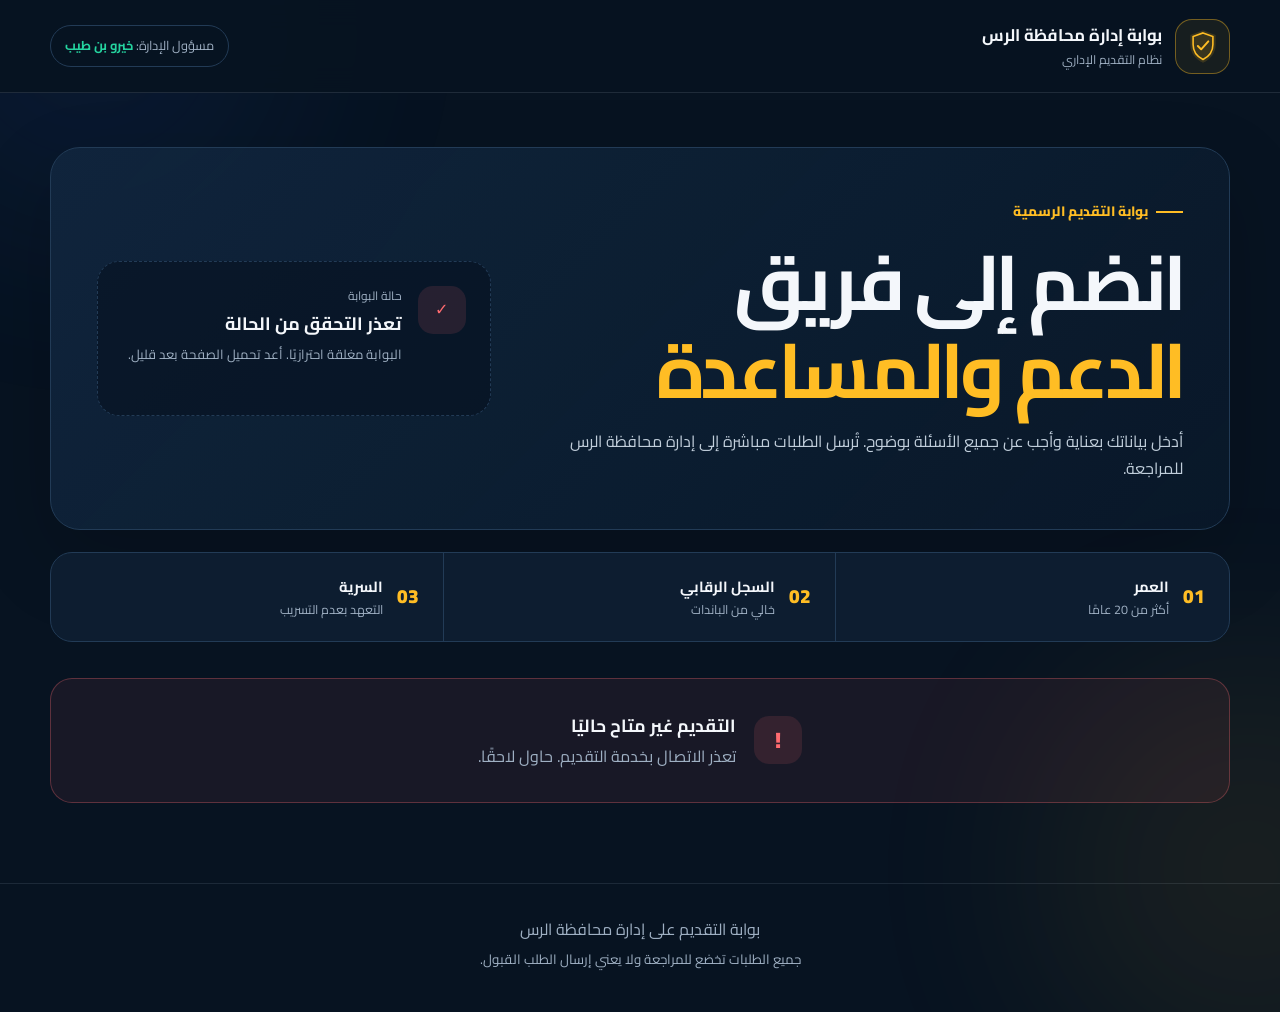
==== index.html @ 3e5ff1ef "إنشاء بوابة تقديم الإدارة المستقلة" ====
<!doctype html>
<html lang="ar" dir="rtl">
<head>
  <meta charset="utf-8">
  <meta name="viewport" content="width=device-width, initial-scale=1">
  <meta name="theme-color" content="#071321">
  <meta name="description" content="البوابة الرسمية للتقديم على إدارة محافظة الرس.">
  <title>التقديم على إدارة محافظة الرس</title>
  <link rel="preconnect" href="https://fonts.googleapis.com">
  <link rel="preconnect" href="https://fonts.gstatic.com" crossorigin>
  <link href="https://fonts.googleapis.com/css2?family=Cairo:wght@400;500;600;700;800;900&display=swap" rel="stylesheet">
  <link rel="stylesheet" href="css/styles.css?v=20260803-1">
  <script src="js/config.js?v=20260803-1" defer></script>
  <script src="js/application.js?v=20260803-1" defer></script>
</head>
<body>
  <a class="skip-link" href="#main-content">انتقل إلى نموذج التقديم</a>
  <div class="page-glow page-glow--one" aria-hidden="true"></div>
  <div class="page-glow page-glow--two" aria-hidden="true"></div>

  <header class="site-header">
    <div class="site-header__inner">
      <a class="brand" href="index.html" aria-label="الصفحة الرئيسية">
        <span class="brand__mark" aria-hidden="true">
          <svg viewBox="0 0 48 48"><path d="M24 4 40 10v12c0 11-6.8 19-16 23-9.2-4-16-12-16-23V10l16-6Z" fill="currentColor" opacity=".15"/><path d="M24 7.5 36.5 12v10c0 8.5-4.9 15.2-12.5 19-7.6-3.8-12.5-10.5-12.5-19V12L24 7.5Z" fill="none" stroke="currentColor" stroke-width="2"/><path d="m17.5 24 4.2 4.2 9-10" fill="none" stroke="currentColor" stroke-linecap="round" stroke-linejoin="round" stroke-width="2.5"/></svg>
        </span>
        <span><strong>بوابة إدارة محافظة الرس</strong><small>نظام التقديم الإداري</small></span>
      </a>
      <span class="manager-chip">مسؤول الإدارة: <strong id="application-manager-name">خيرو بن طيب</strong></span>
    </div>
  </header>

  <main id="main-content" class="page-shell">
    <section class="hero" aria-labelledby="page-title">
      <div>
        <span class="eyebrow">بوابة التقديم الرسمية</span>
        <h1 id="page-title">انضم إلى فريق<br><span>الدعم والمساعدة</span></h1>
        <p>أدخل بياناتك بعناية وأجب عن جميع الأسئلة بوضوح. تُرسل الطلبات مباشرة إلى إدارة محافظة الرس للمراجعة.</p>
      </div>
      <aside id="application-status-card" class="status-card is-checking" aria-live="polite" aria-busy="true">
        <span class="status-card__icon" aria-hidden="true">✓</span>
        <div><small>حالة البوابة</small><strong id="application-status-title">جاري التحقق...</strong><p id="application-status-note">يرجى الانتظار حتى يتم التحقق من حالة التقديم.</p></div>
      </aside>
    </section>

    <section class="requirements" aria-label="شروط التقديم">
      <div><span>01</span><p><strong>العمر</strong>أكثر من 20 عامًا</p></div>
      <div><span>02</span><p><strong>السجل الرقابي</strong>خالي من الباندات</p></div>
      <div><span>03</span><p><strong>السرية</strong>التعهد بعدم التسريب</p></div>
    </section>

    <section id="application-closed-panel" class="closed-panel" hidden>
      <span aria-hidden="true">!</span>
      <div><strong id="application-closed-title">التقديم مغلق حاليًا</strong><p id="application-closed-message">راجع إعلانات فتح التقديم عبر الديسكورد.</p></div>
    </section>

    <form id="administration-application-form" class="application-form" novalidate hidden>
      <section class="form-section">
        <header class="section-heading"><span>1</span><div><h2>البيانات الأساسية</h2><p>اكتب بياناتك كما تظهر داخل السيرفر والديسكورد.</p></div></header>
        <div class="form-grid">
          <label><span>الاسم داخل الديسكورد</span><input name="fullName" type="text" maxlength="80" autocomplete="name" placeholder="مجاهد ال عباد" required></label>
          <label><span>معرف Discord</span><input id="application-discord-id" name="discordId" type="text" maxlength="20" inputmode="numeric" dir="ltr" autocomplete="off" placeholder="829030001466671154" required></label>
          <label><span>1. الاسم داخل السيرفر</span><input name="serverName" type="text" maxlength="80" required></label>
          <label><span>2. كم عمرك الحقيقي؟</span><input id="application-age" name="age" type="number" min="21" max="100" inputmode="numeric" required><small>عدم الإفصاح عن العمر الحقيقي يؤدي إلى رفض الطلب.</small></label>
        </div>
        <label><span>هل أنت مستعد لحلف اليمين بعدم تسريب أي معلومات تخص الإدارة أو أسئلة التقديم؟</span><select name="confidentialityPledge" required><option value="">اختر الإجابة</option><option value="نعم، أتعهد بعدم التسريب">نعم، أتعهد بعدم التسريب</option><option value="لا">لا</option></select></label>
      </section>

      <section class="form-section">
        <header class="section-heading"><span>2</span><div><h2>أسئلة التقديم</h2><p>الإجابات الواقعية والمفصلة تساعد الإدارة في مراجعة طلبك.</p></div></header>
        <div class="questions">
          <label><span>3. هل لديك خبرات إدارية أو في مجال الدعم والمساعدة؟ اذكرها بالتفصيل.</span><textarea name="experience" rows="5" maxlength="1500" required></textarea></label>
          <label><span>4. كم عدد ساعات تواجدك يوميًا؟</span><textarea name="dailyHours" rows="3" maxlength="500" required></textarea></label>
          <label><span>5. لماذا ترغب بالانضمام إلى فريق الدعم والمساعدة؟</span><textarea name="joinReason" rows="4" maxlength="1000" required></textarea></label>
          <label><span>6. كيف تتعامل مع شخص غاضب أو غير متعاون؟</span><textarea name="angryPersonResponse" rows="4" maxlength="1000" required></textarea></label>
          <label><span>7. ماذا ستفعل إذا طلب منك أحد اللاعبين معلومات سرية تخص الإدارة؟</span><textarea name="secretInfoResponse" rows="4" maxlength="1000" required></textarea></label>
          <label><span>8. كيف تتصرف إذا واجهت مشكلة لا تعرف حلها؟</span><textarea name="unknownProblemResponse" rows="4" maxlength="1000" required></textarea></label>
          <label><span>9. هل سبق وأن تعرضت لعقوبة إدارية؟ إذا نعم، اذكر السبب.</span><textarea name="previousPunishments" rows="4" maxlength="1000" required></textarea></label>
          <label><span>10. هل تستطيع العمل ضمن فريق والالتزام بتعليمات الإدارة؟</span><select name="teamworkCommitment" required><option value="">اختر الإجابة</option><option value="نعم، أستطيع العمل ضمن فريق والالتزام">نعم</option><option value="لا">لا</option></select></label>
          <label><span>11. كيف تتعامل مع الضغط وكثرة البلاغات؟</span><textarea name="pressureResponse" rows="4" maxlength="1000" required></textarea></label>
          <label><span>12. هل توافق على الالتزام بجميع قوانين الإدارة، وفي حال مخالفتها تتحمل كامل المسؤولية؟</span><select name="rulesAgreement" required><option value="">اختر الإجابة</option><option value="نعم، أوافق وأتحمل كامل المسؤولية">نعم، أوافق</option><option value="لا">لا</option></select></label>
        </div>
      </section>

      <section class="submit-section">
        <label class="declaration"><input name="noBansDeclaration" type="checkbox" value="أقر بعدم وجود سجلات رقابية أو باندات" required><span>أقر بأن جميع بياناتي صحيحة، وأنه لا توجد لدي سجلات رقابية أو باندات.</span></label>
        <div id="application-form-status" class="form-status" role="status" aria-live="polite" hidden></div>
        <button id="application-submit-button" class="primary-button" type="submit">إرسال طلب التقديم</button>
      </section>
    </form>

    <section id="application-success-panel" class="success-panel" hidden>
      <span aria-hidden="true">✓</span><h2>تم إرسال طلبك</h2><p>احتفظ برقم الطلب التالي لحين مراجعة الإدارة:</p><strong id="application-receipt" dir="ltr"></strong>
    </section>
  </main>

  <footer><p>بوابة التقديم على إدارة محافظة الرس</p><small>جميع الطلبات تخضع للمراجعة ولا يعني إرسال الطلب القبول.</small></footer>
</body>
</html>
---- css/styles.css ----
:root {
  color-scheme: dark;
  --bg: #071321;
  --surface: #0d1d30;
  --surface-2: #11263e;
  --line: #223b56;
  --text: #f4f7fb;
  --muted: #9fb0c3;
  --blue: #2f6df6;
  --blue-soft: #8bb9ff;
  --gold: #ffbd24;
  --green: #25d5a0;
  --red: #ff6b70;
  --radius: 22px;
  font-family: "Cairo", system-ui, sans-serif;
}

* { box-sizing: border-box; }
html { scroll-behavior: smooth; }
body { margin: 0; min-width: 320px; min-height: 100vh; background: var(--bg); color: var(--text); line-height: 1.7; }
button, input, select, textarea { font: inherit; }
[hidden] { display: none !important; }
.skip-link { position: fixed; inset-block-start: 10px; inset-inline-start: 10px; z-index: 10; padding: 10px 16px; border-radius: 10px; background: #fff; color: #071321; transform: translateY(-160%); }
.skip-link:focus { transform: translateY(0); }
.page-glow { position: fixed; width: 420px; height: 420px; border-radius: 50%; filter: blur(110px); opacity: .08; pointer-events: none; }
.page-glow--one { inset: -180px auto auto -120px; background: var(--blue); }
.page-glow--two { inset: auto -180px -180px auto; background: var(--gold); }

.site-header { position: relative; z-index: 2; border-bottom: 1px solid rgba(159,176,195,.16); background: rgba(7,19,33,.9); backdrop-filter: blur(14px); }
.site-header__inner { width: min(1180px, calc(100% - 40px)); min-height: 92px; margin: auto; display: flex; align-items: center; justify-content: space-between; gap: 24px; }
.brand { display: flex; align-items: center; gap: 13px; color: inherit; text-decoration: none; }
.brand__mark { display: grid; place-items: center; width: 55px; height: 55px; border: 1px solid rgba(255,189,36,.4); border-radius: 17px; color: var(--gold); background: rgba(255,189,36,.07); }
.brand__mark svg { width: 38px; }
.brand strong, .brand small { display: block; }
.brand strong { font-size: 1.05rem; }
.brand small { color: var(--muted); font-size: .77rem; }
.manager-chip { padding: 9px 14px; border: 1px solid var(--line); border-radius: 999px; color: var(--muted); font-size: .8rem; }
.manager-chip strong { color: var(--green); }

.page-shell { position: relative; z-index: 1; width: min(1180px, calc(100% - 40px)); margin: 54px auto 80px; }
.hero { display: grid; grid-template-columns: 1.25fr .75fr; align-items: center; gap: 36px; padding: 46px; border: 1px solid var(--line); border-radius: 30px; background: linear-gradient(135deg, rgba(17,38,62,.92), rgba(9,25,42,.84)); box-shadow: 0 30px 80px rgba(0,0,0,.18); }
.eyebrow { display: inline-flex; align-items: center; gap: 8px; color: var(--gold); font-weight: 800; font-size: .85rem; }
.eyebrow::before { content: ""; width: 27px; height: 2px; background: var(--gold); }
.hero h1 { margin: 14px 0; max-width: 680px; font-size: clamp(2.4rem, 6vw, 4.8rem); line-height: 1.15; letter-spacing: -.05em; }
.hero h1 span { color: var(--gold); }
.hero > div > p { max-width: 670px; margin: 0; color: #c1cedb; }
.status-card { display: flex; align-items: flex-start; gap: 16px; min-height: 155px; padding: 24px; border: 1px dashed var(--line); border-radius: var(--radius); background: rgba(7,19,33,.62); }
.status-card__icon { display: grid; place-items: center; flex: 0 0 48px; height: 48px; border-radius: 15px; background: rgba(159,176,195,.1); color: var(--muted); font-weight: 900; }
.status-card small, .status-card strong, .status-card p { display: block; }
.status-card small { color: var(--muted); font-size: .75rem; }
.status-card strong { margin: 3px 0; font-size: 1.12rem; }
.status-card p { margin: 0; color: var(--muted); font-size: .82rem; }
.status-card.is-open { border-style: solid; border-color: rgba(37,213,160,.35); }
.status-card.is-open .status-card__icon { background: rgba(37,213,160,.13); color: var(--green); }
.status-card.is-closed .status-card__icon { background: rgba(255,107,112,.12); color: var(--red); }
.status-card.is-checking .status-card__icon { animation: pulse 1.3s infinite; }
@keyframes pulse { 50% { opacity: .35; } }

.requirements { display: grid; grid-template-columns: repeat(3, 1fr); margin: 22px 0 34px; border: 1px solid var(--line); border-radius: var(--radius); background: var(--surface); overflow: hidden; }
.requirements > div { display: flex; align-items: center; gap: 14px; padding: 21px 24px; }
.requirements > div + div { border-inline-start: 1px solid var(--line); }
.requirements > div > span { color: var(--gold); font-weight: 900; font-size: 1.2rem; }
.requirements p { margin: 0; color: var(--muted); font-size: .78rem; }
.requirements strong { display: block; color: var(--text); font-size: .92rem; }

.closed-panel, .success-panel { margin: 36px auto; padding: 32px; border: 1px solid rgba(255,107,112,.3); border-radius: var(--radius); background: rgba(255,107,112,.07); text-align: center; }
.closed-panel { display: flex; align-items: center; justify-content: center; gap: 18px; text-align: start; }
.closed-panel > span, .success-panel > span { display: grid; place-items: center; width: 48px; height: 48px; border-radius: 15px; background: rgba(255,107,112,.12); color: var(--red); font-size: 1.4rem; font-weight: 900; }
.closed-panel strong { font-size: 1.1rem; }
.closed-panel p { margin: 2px 0 0; color: var(--muted); }

.application-form { display: grid; gap: 24px; }
.form-section, .submit-section { padding: 34px; border: 1px solid var(--line); border-radius: var(--radius); background: var(--surface); }
.section-heading { display: flex; align-items: center; gap: 15px; margin-bottom: 28px; padding-bottom: 22px; border-bottom: 1px solid var(--line); }
.section-heading > span { display: grid; place-items: center; flex: 0 0 46px; height: 46px; border-radius: 14px; background: rgba(47,109,246,.14); color: var(--blue-soft); font-weight: 900; }
.section-heading h2, .section-heading p { margin: 0; }
.section-heading h2 { font-size: 1.35rem; }
.section-heading p { color: var(--muted); font-size: .82rem; }
.form-grid { display: grid; grid-template-columns: repeat(2, 1fr); gap: 20px; margin-bottom: 20px; }
.questions { display: grid; grid-template-columns: repeat(2, 1fr); gap: 20px; }
label > span { display: block; margin-bottom: 8px; font-size: .87rem; font-weight: 700; }
label small { display: block; margin-top: 7px; color: var(--muted); font-size: .72rem; }
input, select, textarea { width: 100%; border: 1px solid var(--line); border-radius: 13px; outline: none; background: var(--surface-2); color: var(--text); transition: border-color .2s, box-shadow .2s; }
input, select { min-height: 56px; padding: 0 16px; }
textarea { min-height: 118px; padding: 14px 16px; resize: vertical; }
input:focus, select:focus, textarea:focus { border-color: var(--blue); box-shadow: 0 0 0 3px rgba(47,109,246,.13); }
input::placeholder, textarea::placeholder { color: #6f8297; }
.submit-section { text-align: center; }
.declaration { display: flex; align-items: flex-start; justify-content: center; gap: 12px; margin-bottom: 22px; color: #c9d4df; text-align: start; }
.declaration input { flex: 0 0 20px; width: 20px; min-height: 20px; margin-top: 3px; accent-color: var(--blue); }
.declaration span { margin: 0; }
.primary-button { min-width: min(100%, 340px); min-height: 58px; padding: 0 26px; border: 0; border-radius: 14px; background: var(--blue); color: #fff; cursor: pointer; font-weight: 900; box-shadow: 0 12px 30px rgba(47,109,246,.22); }
.primary-button:hover:not(:disabled) { background: #437df9; transform: translateY(-1px); }
.primary-button:disabled { cursor: not-allowed; opacity: .55; }
.form-status { max-width: 720px; margin: 0 auto 18px; padding: 12px 16px; border-radius: 12px; background: rgba(37,213,160,.09); color: var(--green); }
.form-status.is-error { background: rgba(255,107,112,.09); color: var(--red); }
.success-panel { max-width: 700px; border-color: rgba(37,213,160,.3); background: rgba(37,213,160,.07); }
.success-panel > span { margin: 0 auto 15px; background: rgba(37,213,160,.13); color: var(--green); }
.success-panel h2, .success-panel p { margin: 6px 0; }
.success-panel p { color: var(--muted); }
.success-panel strong { display: inline-block; margin-top: 15px; padding: 12px 18px; border: 1px dashed rgba(37,213,160,.45); border-radius: 12px; color: var(--green); }

footer { padding: 30px 20px 40px; border-top: 1px solid rgba(159,176,195,.14); color: var(--muted); text-align: center; }
footer p, footer small { margin: 2px 0; }

@media (max-width: 850px) {
  .hero { grid-template-columns: 1fr; padding: 32px; }
  .requirements, .form-grid, .questions { grid-template-columns: 1fr; }
  .requirements > div + div { border-inline-start: 0; border-top: 1px solid var(--line); }
}
@media (max-width: 560px) {
  .site-header__inner, .page-shell { width: min(100% - 24px, 1180px); }
  .site-header__inner { min-height: 78px; }
  .manager-chip { display: none; }
  .brand__mark { width: 47px; height: 47px; }
  .brand strong { font-size: .88rem; }
  .page-shell { margin-top: 24px; }
  .hero { padding: 25px 21px; border-radius: 22px; }
  .hero h1 { font-size: 2.25rem; }
  .form-section, .submit-section { padding: 23px 18px; }
  .closed-panel { align-items: flex-start; padding: 23px 18px; }
}
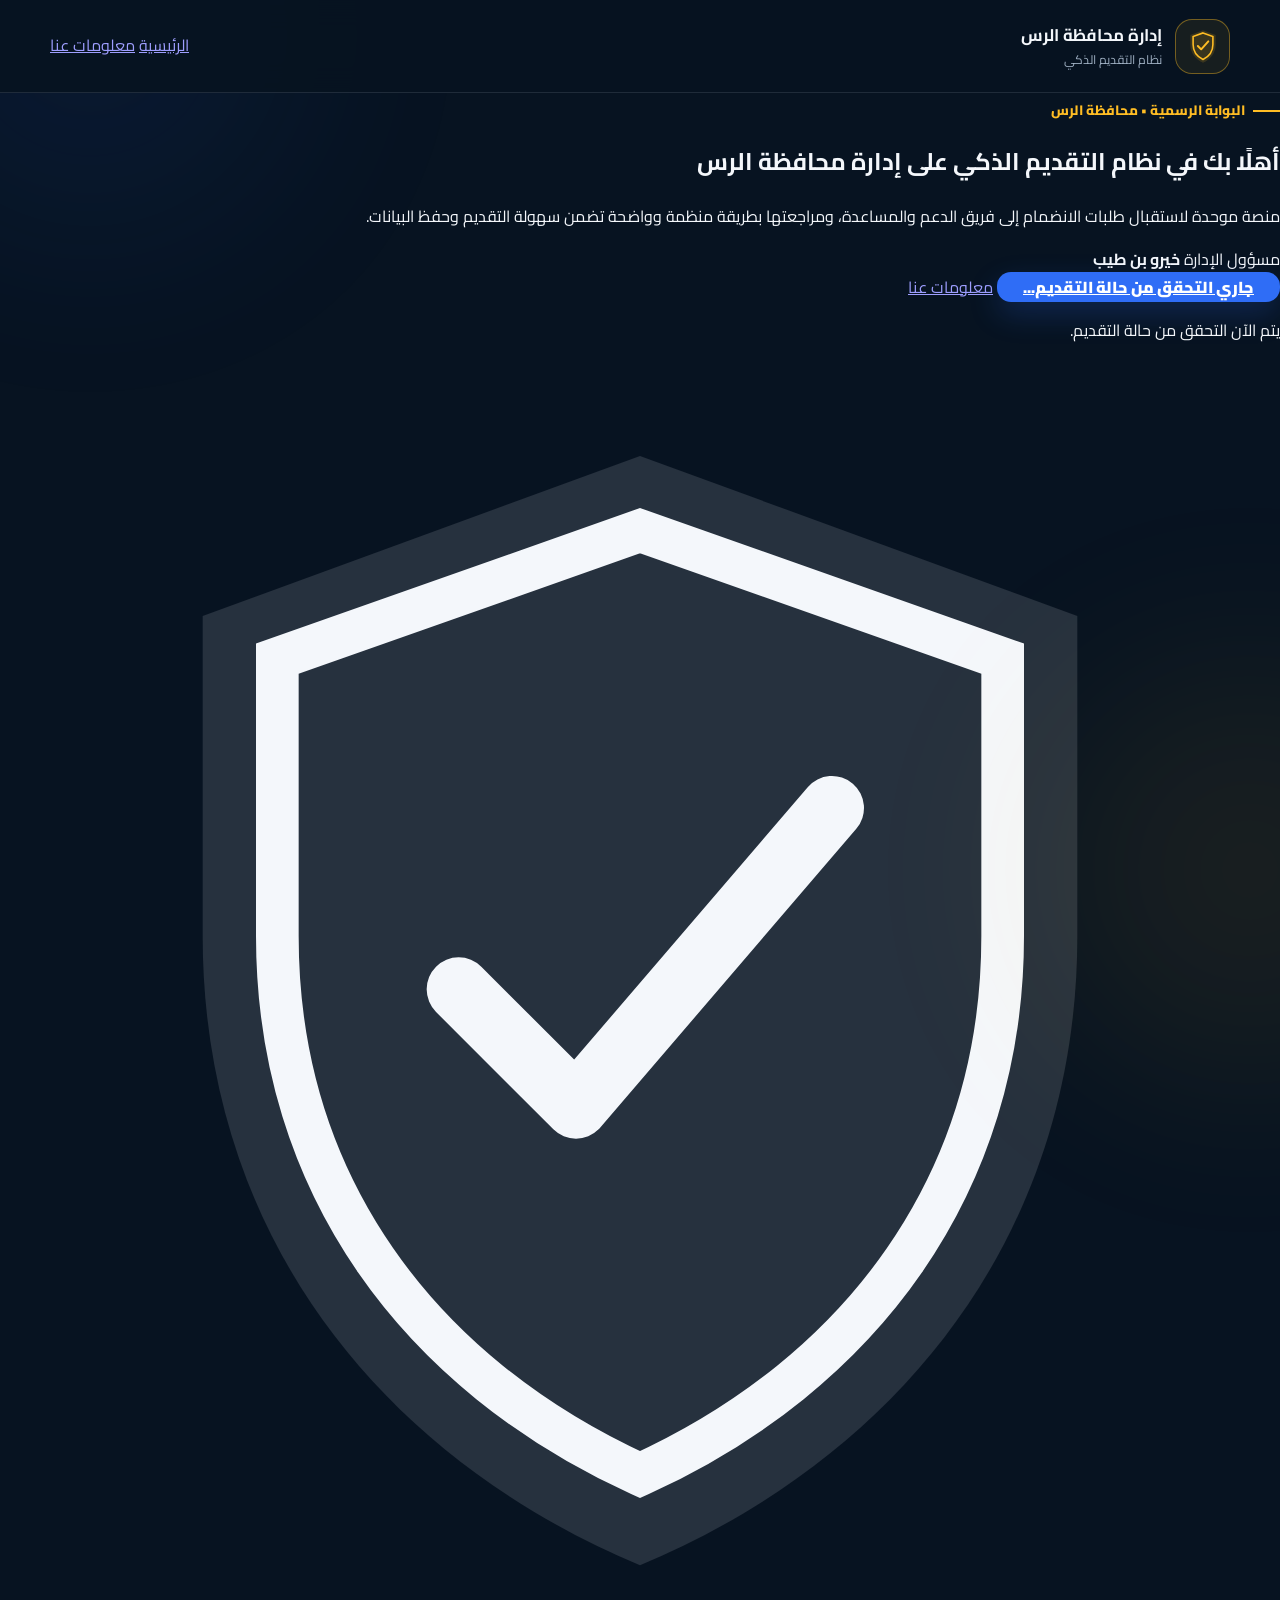
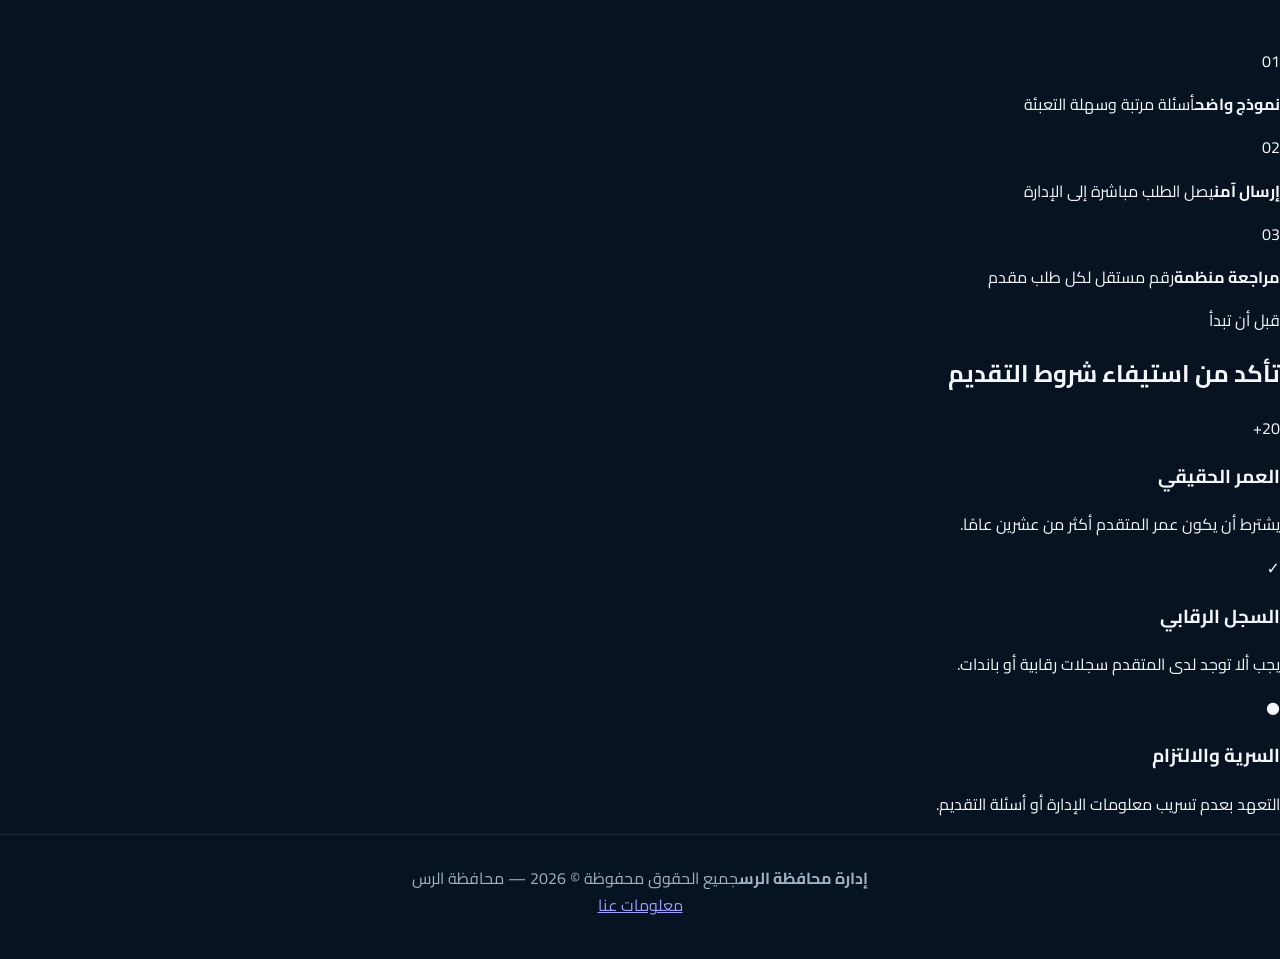
==== commit e4c397bd: "إنشاء الصفحة الرئيسية لنظام التقديم الذكي" ====
--- a/index.html
+++ b/index.html
@@ -4,17 +4,17 @@
   <meta charset="utf-8">
   <meta name="viewport" content="width=device-width, initial-scale=1">
   <meta name="theme-color" content="#071321">
-  <meta name="description" content="البوابة الرسمية للتقديم على إدارة محافظة الرس.">
-  <title>التقديم على إدارة محافظة الرس</title>
+  <meta name="description" content="نظام التقديم الذكي على إدارة محافظة الرس.">
+  <title>نظام التقديم الذكي | إدارة محافظة الرس</title>
   <link rel="preconnect" href="https://fonts.googleapis.com">
   <link rel="preconnect" href="https://fonts.gstatic.com" crossorigin>
   <link href="https://fonts.googleapis.com/css2?family=Cairo:wght@400;500;600;700;800;900&display=swap" rel="stylesheet">
-  <link rel="stylesheet" href="css/styles.css?v=20260803-1">
+  <link rel="stylesheet" href="css/styles.css?v=20260803-2">
   <script src="js/config.js?v=20260803-1" defer></script>
-  <script src="js/application.js?v=20260803-1" defer></script>
+  <script src="js/landing.js?v=20260803-2" defer></script>
 </head>
-<body>
-  <a class="skip-link" href="#main-content">انتقل إلى نموذج التقديم</a>
+<body class="landing-page">
+  <a class="skip-link" href="#main-content">انتقل إلى المحتوى الرئيسي</a>
   <div class="page-glow page-glow--one" aria-hidden="true"></div>
   <div class="page-glow page-glow--two" aria-hidden="true"></div>
 
@@ -24,76 +24,60 @@
         <span class="brand__mark" aria-hidden="true">
           <svg viewBox="0 0 48 48"><path d="M24 4 40 10v12c0 11-6.8 19-16 23-9.2-4-16-12-16-23V10l16-6Z" fill="currentColor" opacity=".15"/><path d="M24 7.5 36.5 12v10c0 8.5-4.9 15.2-12.5 19-7.6-3.8-12.5-10.5-12.5-19V12L24 7.5Z" fill="none" stroke="currentColor" stroke-width="2"/><path d="m17.5 24 4.2 4.2 9-10" fill="none" stroke="currentColor" stroke-linecap="round" stroke-linejoin="round" stroke-width="2.5"/></svg>
         </span>
-        <span><strong>بوابة إدارة محافظة الرس</strong><small>نظام التقديم الإداري</small></span>
+        <span><strong>إدارة محافظة الرس</strong><small>نظام التقديم الذكي</small></span>
       </a>
-      <span class="manager-chip">مسؤول الإدارة: <strong id="application-manager-name">خيرو بن طيب</strong></span>
+      <nav class="main-nav" aria-label="التنقل الرئيسي">
+        <a class="is-active" href="index.html">الرئيسية</a>
+        <a href="about.html">معلومات عنا</a>
+      </nav>
     </div>
   </header>
 
-  <main id="main-content" class="page-shell">
-    <section class="hero" aria-labelledby="page-title">
-      <div>
-        <span class="eyebrow">بوابة التقديم الرسمية</span>
-        <h1 id="page-title">انضم إلى فريق<br><span>الدعم والمساعدة</span></h1>
-        <p>أدخل بياناتك بعناية وأجب عن جميع الأسئلة بوضوح. تُرسل الطلبات مباشرة إلى إدارة محافظة الرس للمراجعة.</p>
+  <main id="main-content" class="landing-shell">
+    <section class="welcome-hero" aria-labelledby="welcome-title">
+      <div class="welcome-hero__content">
+        <span class="eyebrow">البوابة الرسمية • محافظة الرس</span>
+        <h1 id="welcome-title">أهلًا بك في نظام التقديم الذكي على <span>إدارة محافظة الرس</span></h1>
+        <p>منصة موحدة لاستقبال طلبات الانضمام إلى فريق الدعم والمساعدة، ومراجعتها بطريقة منظمة وواضحة تضمن سهولة التقديم وحفظ البيانات.</p>
+
+        <div class="manager-line">
+          <span>مسؤول الإدارة</span>
+          <strong id="landing-manager-name">خيرو بن طيب</strong>
+        </div>
+
+        <div class="hero-actions">
+          <a id="apply-now-button" class="primary-button action-link is-disabled" href="application.html" aria-disabled="true">جاري التحقق من حالة التقديم...</a>
+          <a class="secondary-button" href="about.html">معلومات عنا</a>
+        </div>
+        <p id="landing-status-note" class="landing-status-note" role="status" aria-live="polite">يتم الآن التحقق من حالة التقديم.</p>
       </div>
-      <aside id="application-status-card" class="status-card is-checking" aria-live="polite" aria-busy="true">
-        <span class="status-card__icon" aria-hidden="true">✓</span>
-        <div><small>حالة البوابة</small><strong id="application-status-title">جاري التحقق...</strong><p id="application-status-note">يرجى الانتظار حتى يتم التحقق من حالة التقديم.</p></div>
+
+      <aside class="welcome-visual" aria-label="معلومات التقديم">
+        <div class="visual-shield" aria-hidden="true">
+          <svg viewBox="0 0 120 120"><path d="M60 9 101 24v30c0 28-16.7 48.8-41 59C35.7 102.8 19 82 19 54V24L60 9Z" fill="currentColor" opacity=".13"/><path d="M60 16 94 28v26c0 23.2-13.2 41-34 50.5C39.2 95 26 77.2 26 54V28l34-12Z" fill="none" stroke="currentColor" stroke-width="4"/><path d="m43 59 11 11 24-28" fill="none" stroke="currentColor" stroke-linecap="round" stroke-linejoin="round" stroke-width="6"/></svg>
+        </div>
+        <div class="visual-points">
+          <div><span>01</span><p><strong>نموذج واضح</strong>أسئلة مرتبة وسهلة التعبئة</p></div>
+          <div><span>02</span><p><strong>إرسال آمن</strong>يصل الطلب مباشرة إلى الإدارة</p></div>
+          <div><span>03</span><p><strong>مراجعة منظمة</strong>رقم مستقل لكل طلب مقدم</p></div>
+        </div>
       </aside>
     </section>
 
-    <section class="requirements" aria-label="شروط التقديم">
-      <div><span>01</span><p><strong>العمر</strong>أكثر من 20 عامًا</p></div>
-      <div><span>02</span><p><strong>السجل الرقابي</strong>خالي من الباندات</p></div>
-      <div><span>03</span><p><strong>السرية</strong>التعهد بعدم التسريب</p></div>
-    </section>
-
-    <section id="application-closed-panel" class="closed-panel" hidden>
-      <span aria-hidden="true">!</span>
-      <div><strong id="application-closed-title">التقديم مغلق حاليًا</strong><p id="application-closed-message">راجع إعلانات فتح التقديم عبر الديسكورد.</p></div>
-    </section>
-
-    <form id="administration-application-form" class="application-form" novalidate hidden>
-      <section class="form-section">
-        <header class="section-heading"><span>1</span><div><h2>البيانات الأساسية</h2><p>اكتب بياناتك كما تظهر داخل السيرفر والديسكورد.</p></div></header>
-        <div class="form-grid">
-          <label><span>الاسم داخل الديسكورد</span><input name="fullName" type="text" maxlength="80" autocomplete="name" placeholder="مجاهد ال عباد" required></label>
-          <label><span>معرف Discord</span><input id="application-discord-id" name="discordId" type="text" maxlength="20" inputmode="numeric" dir="ltr" autocomplete="off" placeholder="829030001466671154" required></label>
-          <label><span>1. الاسم داخل السيرفر</span><input name="serverName" type="text" maxlength="80" required></label>
-          <label><span>2. كم عمرك الحقيقي؟</span><input id="application-age" name="age" type="number" min="21" max="100" inputmode="numeric" required><small>عدم الإفصاح عن العمر الحقيقي يؤدي إلى رفض الطلب.</small></label>
-        </div>
-        <label><span>هل أنت مستعد لحلف اليمين بعدم تسريب أي معلومات تخص الإدارة أو أسئلة التقديم؟</span><select name="confidentialityPledge" required><option value="">اختر الإجابة</option><option value="نعم، أتعهد بعدم التسريب">نعم، أتعهد بعدم التسريب</option><option value="لا">لا</option></select></label>
-      </section>
-
-      <section class="form-section">
-        <header class="section-heading"><span>2</span><div><h2>أسئلة التقديم</h2><p>الإجابات الواقعية والمفصلة تساعد الإدارة في مراجعة طلبك.</p></div></header>
-        <div class="questions">
-          <label><span>3. هل لديك خبرات إدارية أو في مجال الدعم والمساعدة؟ اذكرها بالتفصيل.</span><textarea name="experience" rows="5" maxlength="1500" required></textarea></label>
-          <label><span>4. كم عدد ساعات تواجدك يوميًا؟</span><textarea name="dailyHours" rows="3" maxlength="500" required></textarea></label>
-          <label><span>5. لماذا ترغب بالانضمام إلى فريق الدعم والمساعدة؟</span><textarea name="joinReason" rows="4" maxlength="1000" required></textarea></label>
-          <label><span>6. كيف تتعامل مع شخص غاضب أو غير متعاون؟</span><textarea name="angryPersonResponse" rows="4" maxlength="1000" required></textarea></label>
-          <label><span>7. ماذا ستفعل إذا طلب منك أحد اللاعبين معلومات سرية تخص الإدارة؟</span><textarea name="secretInfoResponse" rows="4" maxlength="1000" required></textarea></label>
-          <label><span>8. كيف تتصرف إذا واجهت مشكلة لا تعرف حلها؟</span><textarea name="unknownProblemResponse" rows="4" maxlength="1000" required></textarea></label>
-          <label><span>9. هل سبق وأن تعرضت لعقوبة إدارية؟ إذا نعم، اذكر السبب.</span><textarea name="previousPunishments" rows="4" maxlength="1000" required></textarea></label>
-          <label><span>10. هل تستطيع العمل ضمن فريق والالتزام بتعليمات الإدارة؟</span><select name="teamworkCommitment" required><option value="">اختر الإجابة</option><option value="نعم، أستطيع العمل ضمن فريق والالتزام">نعم</option><option value="لا">لا</option></select></label>
-          <label><span>11. كيف تتعامل مع الضغط وكثرة البلاغات؟</span><textarea name="pressureResponse" rows="4" maxlength="1000" required></textarea></label>
-          <label><span>12. هل توافق على الالتزام بجميع قوانين الإدارة، وفي حال مخالفتها تتحمل كامل المسؤولية؟</span><select name="rulesAgreement" required><option value="">اختر الإجابة</option><option value="نعم، أوافق وأتحمل كامل المسؤولية">نعم، أوافق</option><option value="لا">لا</option></select></label>
-        </div>
-      </section>
-
-      <section class="submit-section">
-        <label class="declaration"><input name="noBansDeclaration" type="checkbox" value="أقر بعدم وجود سجلات رقابية أو باندات" required><span>أقر بأن جميع بياناتي صحيحة، وأنه لا توجد لدي سجلات رقابية أو باندات.</span></label>
-        <div id="application-form-status" class="form-status" role="status" aria-live="polite" hidden></div>
-        <button id="application-submit-button" class="primary-button" type="submit">إرسال طلب التقديم</button>
-      </section>
-    </form>
-
-    <section id="application-success-panel" class="success-panel" hidden>
-      <span aria-hidden="true">✓</span><h2>تم إرسال طلبك</h2><p>احتفظ برقم الطلب التالي لحين مراجعة الإدارة:</p><strong id="application-receipt" dir="ltr"></strong>
+    <section class="home-info" aria-labelledby="before-title">
+      <div class="section-label">قبل أن تبدأ</div>
+      <h2 id="before-title">تأكد من استيفاء شروط التقديم</h2>
+      <div class="home-info__grid">
+        <article><span>20+</span><h3>العمر الحقيقي</h3><p>يشترط أن يكون عمر المتقدم أكثر من عشرين عامًا.</p></article>
+        <article><span>✓</span><h3>السجل الرقابي</h3><p>يجب ألا توجد لدى المتقدم سجلات رقابية أو باندات.</p></article>
+        <article><span>●</span><h3>السرية والالتزام</h3><p>التعهد بعدم تسريب معلومات الإدارة أو أسئلة التقديم.</p></article>
+      </div>
     </section>
   </main>
 
-  <footer><p>بوابة التقديم على إدارة محافظة الرس</p><small>جميع الطلبات تخضع للمراجعة ولا يعني إرسال الطلب القبول.</small></footer>
+  <footer class="site-footer">
+    <div><strong>إدارة محافظة الرس</strong><span>جميع الحقوق محفوظة © 2026 — محافظة الرس</span></div>
+    <a href="about.html">معلومات عنا</a>
+  </footer>
 </body>
 </html>
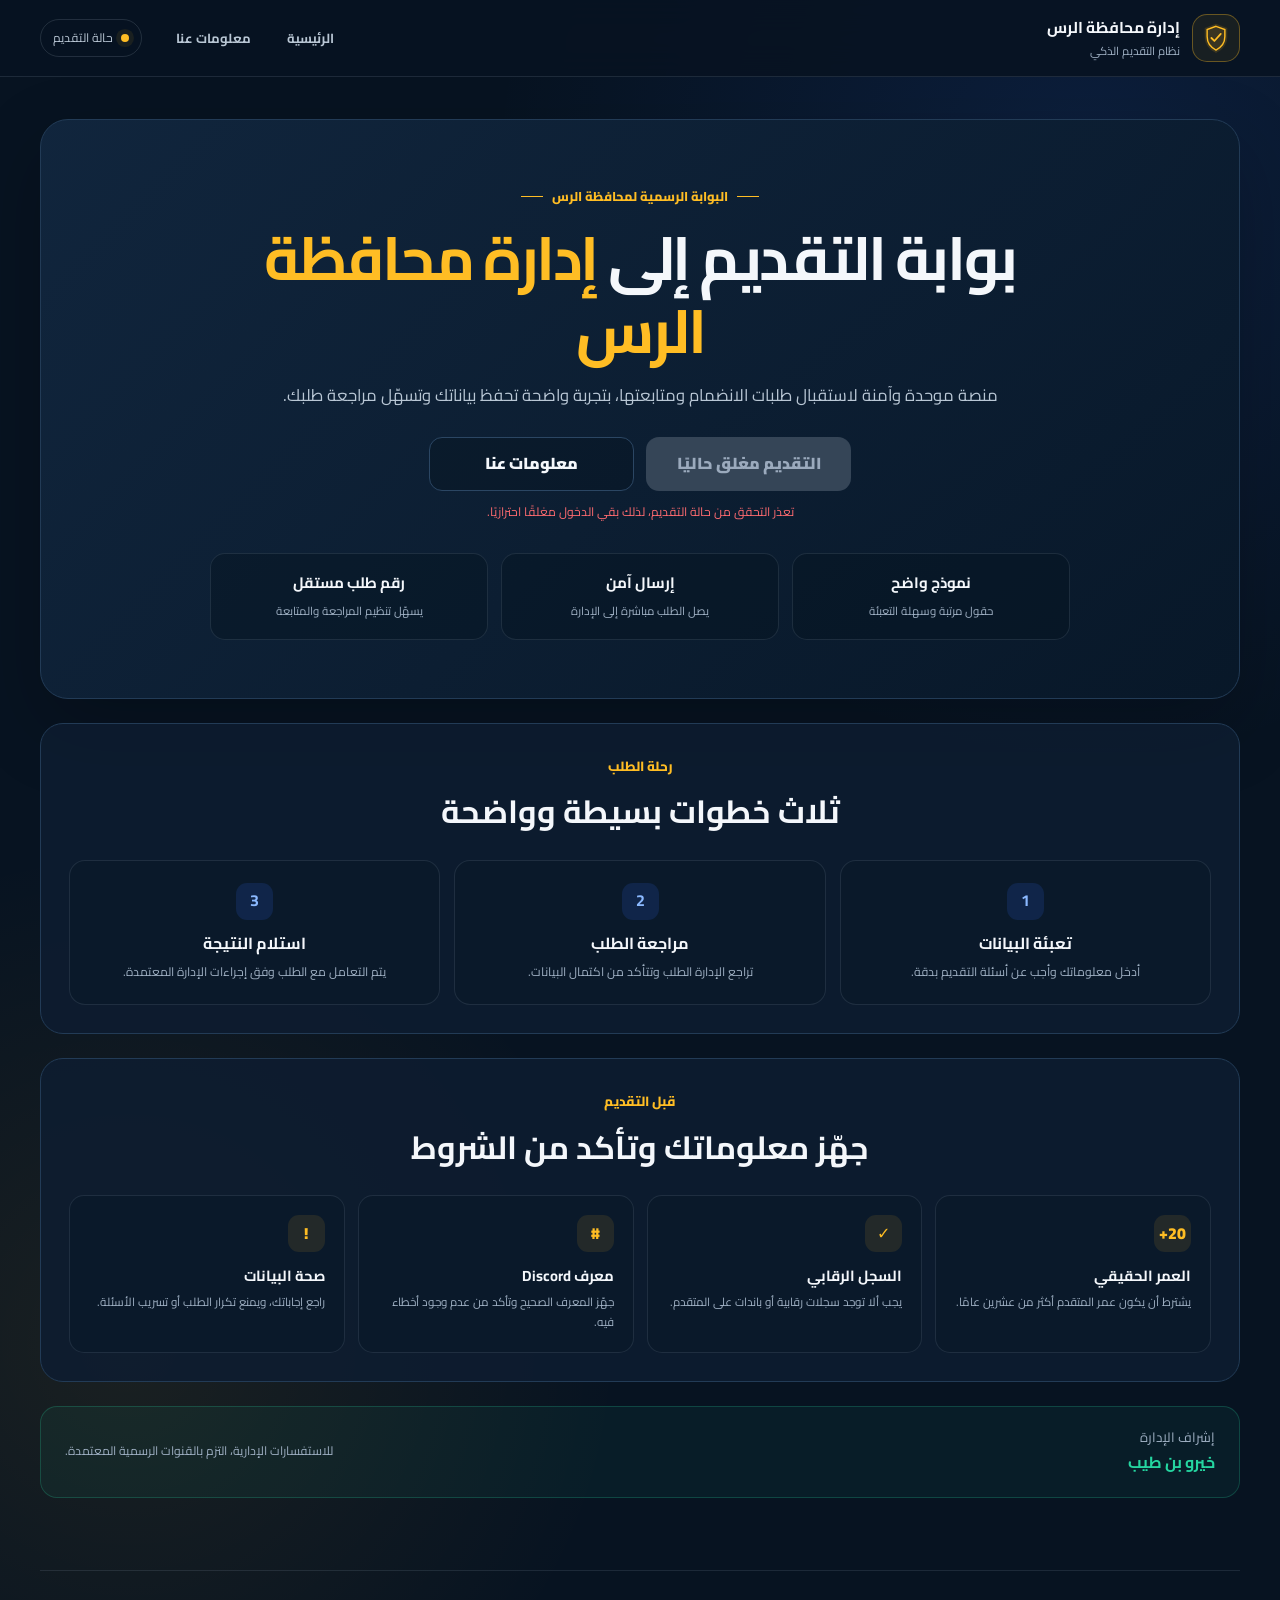
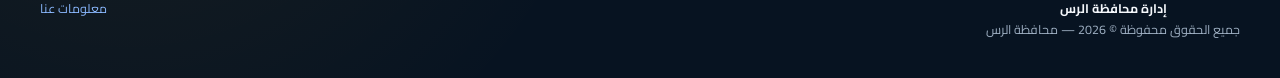
==== commit ba1f06f7: "إعادة تصميم الواجهة الرئيسية لبوابة التقديم" ====
--- a/index.html
+++ b/index.html
@@ -10,74 +10,94 @@
   <link rel="preconnect" href="https://fonts.gstatic.com" crossorigin>
   <link href="https://fonts.googleapis.com/css2?family=Cairo:wght@400;500;600;700;800;900&display=swap" rel="stylesheet">
   <link rel="stylesheet" href="css/styles.css?v=20260803-2">
+  <style>
+    .landing-page{background:radial-gradient(circle at 85% 10%,rgba(47,109,246,.13),transparent 32%),radial-gradient(circle at 10% 80%,rgba(255,189,36,.08),transparent 28%),#071321}
+    .portal-header{position:sticky;top:0;z-index:20;border-bottom:1px solid rgba(159,176,195,.15);background:rgba(7,19,33,.88);backdrop-filter:blur(16px)}
+    .portal-header__inner{width:min(1200px,calc(100% - 32px));min-height:76px;margin:auto;display:flex;align-items:center;gap:20px}
+    .portal-brand{display:flex;align-items:center;gap:12px;color:#f4f7fb;text-decoration:none}
+    .portal-brand__mark{display:grid;place-items:center;width:48px;height:48px;border:1px solid rgba(255,189,36,.35);border-radius:15px;color:#ffbd24;background:rgba(255,189,36,.07)}
+    .portal-brand__mark svg{width:34px}.portal-brand strong,.portal-brand small{display:block}.portal-brand strong{font-size:.98rem}.portal-brand small{color:#9fb0c3;font-size:.72rem}
+    .portal-nav{display:flex;align-items:center;gap:8px;margin-inline-start:auto}.portal-nav a{padding:9px 14px;border-radius:10px;color:#b9c7d5;text-decoration:none;font-size:.82rem;font-weight:700}.portal-nav a:hover{background:rgba(47,109,246,.12);color:#fff}
+    .portal-status{display:flex;align-items:center;gap:8px;padding:8px 12px;border:1px solid rgba(159,176,195,.18);border-radius:999px;color:#b9c7d5;font-size:.76rem}.portal-status i{width:8px;height:8px;border-radius:50%;background:#ffbd24;box-shadow:0 0 0 5px rgba(255,189,36,.08)}
+    .portal-main{position:relative;z-index:1;width:min(1200px,calc(100% - 32px));margin:42px auto 72px}
+    .portal-hero{padding:clamp(30px,5vw,58px);border:1px solid #223b56;border-radius:28px;background:linear-gradient(135deg,rgba(17,38,62,.96),rgba(8,24,41,.92));box-shadow:0 28px 75px rgba(0,0,0,.22);text-align:center}
+    .portal-eyebrow{display:inline-flex;align-items:center;gap:9px;color:#ffbd24;font-size:.8rem;font-weight:800}.portal-eyebrow:before,.portal-eyebrow:after{content:"";width:22px;height:1px;background:#ffbd24}
+    .portal-hero h1{max-width:820px;margin:15px auto 13px;font-size:clamp(2rem,5vw,3.8rem);line-height:1.2;letter-spacing:-.04em}.portal-hero h1 span{color:#ffbd24}
+    .portal-lead{max-width:720px;margin:0 auto;color:#b9c7d5;font-size:clamp(.9rem,1.6vw,1.04rem)}
+    .portal-actions{display:flex;justify-content:center;flex-wrap:wrap;gap:12px;margin-top:27px}.portal-actions a{display:inline-flex;align-items:center;justify-content:center;min-width:205px;min-height:54px;padding:0 24px;border-radius:13px;text-decoration:none;font-weight:900}.portal-actions .primary{background:#2f6df6;color:#fff;box-shadow:0 12px 28px rgba(47,109,246,.24)}.portal-actions .primary.is-disabled{background:#354557;color:#9baabd;box-shadow:none;cursor:not-allowed}.portal-actions .secondary{border:1px solid #2b4663;background:rgba(7,19,33,.42);color:#f4f7fb}
+    .portal-note{margin:11px 0 0;color:#25d5a0;font-size:.76rem}.portal-note.is-error{color:#ff6b70}
+    .portal-metrics{display:grid;grid-template-columns:repeat(3,1fr);gap:13px;max-width:860px;margin:31px auto 0}.portal-metric{padding:16px;border:1px solid rgba(159,176,195,.14);border-radius:15px;background:rgba(7,19,33,.42)}.portal-metric strong{display:block;color:#f4f7fb;font-size:.94rem}.portal-metric span{color:#9fb0c3;font-size:.72rem}
+    .portal-section{margin-top:24px;padding:28px;border:1px solid #223b56;border-radius:23px;background:rgba(13,29,48,.86)}
+    .portal-section__head{text-align:center;margin-bottom:21px}.portal-section__head small{color:#ffbd24;font-weight:800}.portal-section__head h2{margin:5px 0 0;font-size:clamp(1.35rem,3vw,2rem)}
+    .steps-row{display:grid;grid-template-columns:repeat(3,1fr);gap:14px}.step-card{position:relative;padding:22px 18px;border:1px solid rgba(159,176,195,.14);border-radius:16px;background:#0a192a;text-align:center}.step-card b{display:grid;place-items:center;width:37px;height:37px;margin:0 auto 10px;border-radius:11px;background:rgba(47,109,246,.15);color:#8bb9ff}.step-card strong{display:block}.step-card p{margin:5px 0 0;color:#9fb0c3;font-size:.76rem}
+    .before-grid{display:grid;grid-template-columns:repeat(4,1fr);gap:13px}.before-card{padding:19px;border:1px solid rgba(159,176,195,.14);border-radius:15px;background:#0a192a}.before-card span{display:grid;place-items:center;width:37px;height:37px;margin-bottom:11px;border-radius:11px;background:rgba(255,189,36,.1);color:#ffbd24;font-weight:900}.before-card h3{margin:0;font-size:.92rem}.before-card p{margin:5px 0 0;color:#9fb0c3;font-size:.73rem}
+    .portal-manager{display:flex;align-items:center;justify-content:space-between;gap:18px;margin-top:24px;padding:20px 24px;border:1px solid rgba(37,213,160,.22);border-radius:17px;background:rgba(37,213,160,.055)}.portal-manager small{display:block;color:#9fb0c3}.portal-manager strong{color:#25d5a0}.portal-manager p{margin:0;color:#9fb0c3;font-size:.76rem}
+    .portal-footer{width:min(1200px,calc(100% - 32px));margin:auto;padding:27px 0 38px;border-top:1px solid rgba(159,176,195,.14);display:flex;justify-content:space-between;gap:20px;color:#9fb0c3;font-size:.78rem}.portal-footer strong{display:block;color:#f4f7fb}.portal-footer a{color:#8bb9ff;text-decoration:none}
+    @media(max-width:800px){.portal-header__inner{min-height:68px}.portal-nav{display:none}.portal-status{margin-inline-start:auto}.portal-main{margin-top:24px}.portal-hero{padding:30px 20px}.portal-metrics,.steps-row{grid-template-columns:1fr}.before-grid{grid-template-columns:repeat(2,1fr)}.portal-section{padding:22px 16px}.portal-manager,.portal-footer{align-items:flex-start;flex-direction:column}.portal-actions a{width:100%}}
+    @media(max-width:480px){.portal-brand small{display:none}.portal-status span{display:none}.before-grid{grid-template-columns:1fr}.portal-hero h1{font-size:2rem}}
+  </style>
   <script src="js/config.js?v=20260803-1" defer></script>
   <script src="js/landing.js?v=20260803-2" defer></script>
 </head>
 <body class="landing-page">
   <a class="skip-link" href="#main-content">انتقل إلى المحتوى الرئيسي</a>
-  <div class="page-glow page-glow--one" aria-hidden="true"></div>
-  <div class="page-glow page-glow--two" aria-hidden="true"></div>
 
-  <header class="site-header">
-    <div class="site-header__inner">
-      <a class="brand" href="index.html" aria-label="الصفحة الرئيسية">
-        <span class="brand__mark" aria-hidden="true">
-          <svg viewBox="0 0 48 48"><path d="M24 4 40 10v12c0 11-6.8 19-16 23-9.2-4-16-12-16-23V10l16-6Z" fill="currentColor" opacity=".15"/><path d="M24 7.5 36.5 12v10c0 8.5-4.9 15.2-12.5 19-7.6-3.8-12.5-10.5-12.5-19V12L24 7.5Z" fill="none" stroke="currentColor" stroke-width="2"/><path d="m17.5 24 4.2 4.2 9-10" fill="none" stroke="currentColor" stroke-linecap="round" stroke-linejoin="round" stroke-width="2.5"/></svg>
-        </span>
+  <header class="portal-header">
+    <div class="portal-header__inner">
+      <a class="portal-brand" href="index.html" aria-label="الصفحة الرئيسية">
+        <span class="portal-brand__mark" aria-hidden="true"><svg viewBox="0 0 48 48"><path d="M24 4 40 10v12c0 11-6.8 19-16 23-9.2-4-16-12-16-23V10l16-6Z" fill="currentColor" opacity=".15"/><path d="M24 7.5 36.5 12v10c0 8.5-4.9 15.2-12.5 19-7.6-3.8-12.5-10.5-12.5-19V12L24 7.5Z" fill="none" stroke="currentColor" stroke-width="2"/><path d="m17.5 24 4.2 4.2 9-10" fill="none" stroke="currentColor" stroke-linecap="round" stroke-linejoin="round" stroke-width="2.5"/></svg></span>
         <span><strong>إدارة محافظة الرس</strong><small>نظام التقديم الذكي</small></span>
       </a>
-      <nav class="main-nav" aria-label="التنقل الرئيسي">
-        <a class="is-active" href="index.html">الرئيسية</a>
-        <a href="about.html">معلومات عنا</a>
-      </nav>
+      <nav class="portal-nav" aria-label="التنقل الرئيسي"><a href="index.html">الرئيسية</a><a href="about.html">معلومات عنا</a></nav>
+      <div class="portal-status"><i aria-hidden="true"></i><span>حالة التقديم</span></div>
     </div>
   </header>
 
-  <main id="main-content" class="landing-shell">
-    <section class="welcome-hero" aria-labelledby="welcome-title">
-      <div class="welcome-hero__content">
-        <span class="eyebrow">البوابة الرسمية • محافظة الرس</span>
-        <h1 id="welcome-title">أهلًا بك في نظام التقديم الذكي على <span>إدارة محافظة الرس</span></h1>
-        <p>منصة موحدة لاستقبال طلبات الانضمام إلى فريق الدعم والمساعدة، ومراجعتها بطريقة منظمة وواضحة تضمن سهولة التقديم وحفظ البيانات.</p>
-
-        <div class="manager-line">
-          <span>مسؤول الإدارة</span>
-          <strong id="landing-manager-name">خيرو بن طيب</strong>
-        </div>
-
-        <div class="hero-actions">
-          <a id="apply-now-button" class="primary-button action-link is-disabled" href="application.html" aria-disabled="true">جاري التحقق من حالة التقديم...</a>
-          <a class="secondary-button" href="about.html">معلومات عنا</a>
-        </div>
-        <p id="landing-status-note" class="landing-status-note" role="status" aria-live="polite">يتم الآن التحقق من حالة التقديم.</p>
+  <main id="main-content" class="portal-main">
+    <section class="portal-hero" aria-labelledby="welcome-title">
+      <span class="portal-eyebrow">البوابة الرسمية لمحافظة الرس</span>
+      <h1 id="welcome-title">بوابة التقديم إلى <span>إدارة محافظة الرس</span></h1>
+      <p class="portal-lead">منصة موحدة وآمنة لاستقبال طلبات الانضمام ومتابعتها، بتجربة واضحة تحفظ بياناتك وتسهّل مراجعة طلبك.</p>
+      <div class="portal-actions">
+        <a id="apply-now-button" class="primary is-disabled" href="application.html" aria-disabled="true">جاري التحقق من حالة التقديم...</a>
+        <a class="secondary" href="about.html">معلومات عنا</a>
       </div>
-
-      <aside class="welcome-visual" aria-label="معلومات التقديم">
-        <div class="visual-shield" aria-hidden="true">
-          <svg viewBox="0 0 120 120"><path d="M60 9 101 24v30c0 28-16.7 48.8-41 59C35.7 102.8 19 82 19 54V24L60 9Z" fill="currentColor" opacity=".13"/><path d="M60 16 94 28v26c0 23.2-13.2 41-34 50.5C39.2 95 26 77.2 26 54V28l34-12Z" fill="none" stroke="currentColor" stroke-width="4"/><path d="m43 59 11 11 24-28" fill="none" stroke="currentColor" stroke-linecap="round" stroke-linejoin="round" stroke-width="6"/></svg>
-        </div>
-        <div class="visual-points">
-          <div><span>01</span><p><strong>نموذج واضح</strong>أسئلة مرتبة وسهلة التعبئة</p></div>
-          <div><span>02</span><p><strong>إرسال آمن</strong>يصل الطلب مباشرة إلى الإدارة</p></div>
-          <div><span>03</span><p><strong>مراجعة منظمة</strong>رقم مستقل لكل طلب مقدم</p></div>
-        </div>
-      </aside>
+      <p id="landing-status-note" class="portal-note" role="status" aria-live="polite">يتم الآن التحقق من حالة التقديم.</p>
+      <div class="portal-metrics" aria-label="مزايا النظام">
+        <div class="portal-metric"><strong>نموذج واضح</strong><span>حقول مرتبة وسهلة التعبئة</span></div>
+        <div class="portal-metric"><strong>إرسال آمن</strong><span>يصل الطلب مباشرة إلى الإدارة</span></div>
+        <div class="portal-metric"><strong>رقم طلب مستقل</strong><span>يسهّل تنظيم المراجعة والمتابعة</span></div>
+      </div>
     </section>
 
-    <section class="home-info" aria-labelledby="before-title">
-      <div class="section-label">قبل أن تبدأ</div>
-      <h2 id="before-title">تأكد من استيفاء شروط التقديم</h2>
-      <div class="home-info__grid">
-        <article><span>20+</span><h3>العمر الحقيقي</h3><p>يشترط أن يكون عمر المتقدم أكثر من عشرين عامًا.</p></article>
-        <article><span>✓</span><h3>السجل الرقابي</h3><p>يجب ألا توجد لدى المتقدم سجلات رقابية أو باندات.</p></article>
-        <article><span>●</span><h3>السرية والالتزام</h3><p>التعهد بعدم تسريب معلومات الإدارة أو أسئلة التقديم.</p></article>
+    <section class="portal-section" aria-labelledby="steps-title">
+      <div class="portal-section__head"><small>رحلة الطلب</small><h2 id="steps-title">ثلاث خطوات بسيطة وواضحة</h2></div>
+      <div class="steps-row">
+        <article class="step-card"><b>1</b><strong>تعبئة البيانات</strong><p>أدخل معلوماتك وأجب عن أسئلة التقديم بدقة.</p></article>
+        <article class="step-card"><b>2</b><strong>مراجعة الطلب</strong><p>تراجع الإدارة الطلب وتتأكد من اكتمال البيانات.</p></article>
+        <article class="step-card"><b>3</b><strong>استلام النتيجة</strong><p>يتم التعامل مع الطلب وفق إجراءات الإدارة المعتمدة.</p></article>
       </div>
     </section>
+
+    <section class="portal-section" aria-labelledby="before-title">
+      <div class="portal-section__head"><small>قبل التقديم</small><h2 id="before-title">جهّز معلوماتك وتأكد من الشروط</h2></div>
+      <div class="before-grid">
+        <article class="before-card"><span>20+</span><h3>العمر الحقيقي</h3><p>يشترط أن يكون عمر المتقدم أكثر من عشرين عامًا.</p></article>
+        <article class="before-card"><span>✓</span><h3>السجل الرقابي</h3><p>يجب ألا توجد سجلات رقابية أو باندات على المتقدم.</p></article>
+        <article class="before-card"><span>#</span><h3>معرف Discord</h3><p>جهّز المعرف الصحيح وتأكد من عدم وجود أخطاء فيه.</p></article>
+        <article class="before-card"><span>!</span><h3>صحة البيانات</h3><p>راجع إجاباتك، ويمنع تكرار الطلب أو تسريب الأسئلة.</p></article>
+      </div>
+    </section>
+
+    <aside class="portal-manager" aria-label="إشراف الإدارة">
+      <div><small>إشراف الإدارة</small><strong id="landing-manager-name">خيرو بن طيب</strong></div>
+      <p>للاستفسارات الإدارية، التزم بالقنوات الرسمية المعتمدة.</p>
+    </aside>
   </main>
 
-  <footer class="site-footer">
+  <footer class="portal-footer">
     <div><strong>إدارة محافظة الرس</strong><span>جميع الحقوق محفوظة © 2026 — محافظة الرس</span></div>
     <a href="about.html">معلومات عنا</a>
   </footer>
 </body>
-</html>
+</html>
--- a/css/styles.css
+++ b/css/styles.css
@@ -103,10 +103,82 @@
 footer { padding: 30px 20px 40px; border-top: 1px solid rgba(159,176,195,.14); color: var(--muted); text-align: center; }
 footer p, footer small { margin: 2px 0; }
 
+/* Navigation and shared footer */
+.main-nav { display: flex; align-items: center; gap: 6px; margin-inline-start: auto; }
+.main-nav a { padding: 9px 13px; border-radius: 10px; color: var(--muted); text-decoration: none; font-size: .82rem; font-weight: 700; }
+.main-nav a:hover, .main-nav a.is-active { background: rgba(47,109,246,.12); color: var(--text); }
+.site-footer { width: min(1180px, calc(100% - 40px)); margin: 0 auto; padding: 28px 0 38px; border-top: 1px solid rgba(159,176,195,.14); display: flex; align-items: center; justify-content: space-between; gap: 20px; color: var(--muted); text-align: start; }
+.site-footer div { display: grid; gap: 3px; }
+.site-footer strong { color: var(--text); }
+.site-footer a { color: var(--blue-soft); text-decoration: none; }
+
+/* Home page */
+.landing-shell { position: relative; z-index: 1; width: min(1180px, calc(100% - 40px)); margin: 54px auto 80px; }
+.welcome-hero { display: grid; grid-template-columns: minmax(0, 1.2fr) minmax(330px, .8fr); gap: 34px; align-items: stretch; }
+.welcome-hero__content, .welcome-visual { border: 1px solid var(--line); border-radius: 30px; background: linear-gradient(135deg, rgba(17,38,62,.96), rgba(9,25,42,.88)); box-shadow: 0 30px 80px rgba(0,0,0,.18); }
+.welcome-hero__content { padding: clamp(32px, 5vw, 62px); }
+.welcome-hero h1 { margin: 16px 0; font-size: clamp(2.35rem, 5vw, 4.5rem); line-height: 1.2; letter-spacing: -.045em; }
+.welcome-hero h1 span { display: block; color: var(--gold); }
+.welcome-hero__content > p { max-width: 700px; margin: 0; color: #c1cedb; }
+.manager-line { display: flex; align-items: center; gap: 12px; width: fit-content; margin-top: 25px; padding: 10px 15px; border: 1px solid rgba(37,213,160,.28); border-radius: 12px; background: rgba(37,213,160,.07); }
+.manager-line span { color: var(--muted); font-size: .78rem; }
+.manager-line strong { color: var(--green); }
+.hero-actions { display: flex; flex-wrap: wrap; gap: 12px; margin-top: 30px; }
+.action-link, .secondary-button { display: inline-flex; align-items: center; justify-content: center; min-height: 56px; padding: 0 26px; border-radius: 14px; text-decoration: none; font-weight: 900; }
+.action-link { min-width: 220px; }
+.action-link.is-disabled { background: #354557; color: #96a6b8; box-shadow: none; cursor: not-allowed; }
+.secondary-button { border: 1px solid var(--line); color: var(--text); background: rgba(17,38,62,.8); }
+.landing-status-note { margin-top: 12px !important; color: var(--green) !important; font-size: .78rem; }
+.landing-status-note.is-error { color: var(--red) !important; }
+.welcome-visual { display: flex; flex-direction: column; justify-content: center; padding: 34px; background: linear-gradient(160deg, rgba(10,29,49,.96), rgba(13,35,59,.96)); }
+.visual-shield { display: grid; place-items: center; width: 150px; height: 150px; margin: 0 auto 28px; border: 1px solid rgba(139,185,255,.25); border-radius: 50%; color: var(--blue-soft); background: rgba(47,109,246,.07); }
+.visual-shield svg { width: 92px; }
+.visual-points { display: grid; gap: 13px; }
+.visual-points > div { display: flex; align-items: center; gap: 12px; padding: 13px; border: 1px solid rgba(159,176,195,.13); border-radius: 13px; background: rgba(7,19,33,.45); }
+.visual-points span { color: var(--gold); font-weight: 900; }
+.visual-points p { margin: 0; color: var(--muted); font-size: .75rem; }
+.visual-points strong { display: block; color: var(--text); font-size: .86rem; }
+.home-info { margin-top: 30px; padding: 34px; border: 1px solid var(--line); border-radius: 26px; background: var(--surface); }
+.section-label { color: var(--gold); font-size: .8rem; font-weight: 800; }
+.home-info h2 { margin: 5px 0 23px; }
+.home-info__grid { display: grid; grid-template-columns: repeat(3, 1fr); gap: 14px; }
+.home-info article { padding: 20px; border: 1px solid var(--line); border-radius: 16px; background: rgba(17,38,62,.66); }
+.home-info article > span { display: grid; place-items: center; width: 42px; height: 42px; border-radius: 12px; background: rgba(47,109,246,.13); color: var(--blue-soft); font-weight: 900; }
+.home-info h3 { margin: 14px 0 5px; }
+.home-info p { margin: 0; color: var(--muted); font-size: .8rem; }
+
+/* Application page */
+.application-steps { display: grid; grid-template-columns: repeat(3, 1fr); max-width: 980px; margin: 0 auto 24px; border: 1px solid var(--line); border-radius: 18px; overflow: hidden; background: var(--surface); }
+.application-steps span { display: flex; align-items: center; justify-content: center; gap: 9px; min-height: 65px; color: var(--muted); font-size: .8rem; font-weight: 700; }
+.application-steps span + span { border-inline-start: 1px solid var(--line); }
+.application-steps b { display: grid; place-items: center; width: 30px; height: 30px; border-radius: 50%; background: var(--surface-2); color: var(--blue-soft); }
+.application-steps .is-active { color: var(--text); background: rgba(47,109,246,.07); }
+.application-form { max-width: 980px; margin-inline: auto; }
+.questions { grid-template-columns: 1fr; }
+.questions label { padding: 18px; border: 1px solid rgba(159,176,195,.13); border-radius: 15px; background: rgba(17,38,62,.42); }
+
+/* About page */
+.about-shell { position: relative; z-index: 1; width: min(980px, calc(100% - 40px)); margin: 54px auto 80px; }
+.about-hero { padding: 45px; border: 1px solid var(--line); border-radius: 28px; background: linear-gradient(135deg, rgba(17,38,62,.94), rgba(9,25,42,.86)); }
+.about-hero h1 { margin: 10px 0 6px; font-size: clamp(2.4rem, 6vw, 4.3rem); }
+.about-hero p { margin: 0; color: var(--muted); }
+.about-content { margin-top: 22px; padding: 38px; border: 1px solid var(--line); border-radius: 25px; background: var(--surface); }
+.about-content section + section { margin-top: 34px; padding-top: 30px; border-top: 1px solid var(--line); }
+.about-content h2 { margin: 0 0 11px; color: var(--text); }
+.about-content p { margin: 0 0 13px; color: #bdc9d6; }
+.about-credit, .support-box { padding: 24px; border: 1px solid rgba(47,109,246,.28) !important; border-radius: 18px; background: rgba(47,109,246,.06); }
+.about-credit strong { color: var(--gold); }
+.support-box { border-color: rgba(37,213,160,.28) !important; background: rgba(37,213,160,.05); }
+
 @media (max-width: 850px) {
   .hero { grid-template-columns: 1fr; padding: 32px; }
   .requirements, .form-grid, .questions { grid-template-columns: 1fr; }
   .requirements > div + div { border-inline-start: 0; border-top: 1px solid var(--line); }
+  .welcome-hero { grid-template-columns: 1fr; }
+  .welcome-visual { display: grid; grid-template-columns: auto 1fr; align-items: center; gap: 25px; }
+  .visual-shield { margin: 0; }
+  .home-info__grid { grid-template-columns: 1fr; }
+  .manager-chip { display: none; }
 }
 @media (max-width: 560px) {
   .site-header__inner, .page-shell { width: min(100% - 24px, 1180px); }
@@ -119,4 +191,17 @@
   .hero h1 { font-size: 2.25rem; }
   .form-section, .submit-section { padding: 23px 18px; }
   .closed-panel { align-items: flex-start; padding: 23px 18px; }
+  .main-nav { gap: 2px; }
+  .main-nav a { padding: 8px; font-size: .72rem; }
+  .welcome-hero__content, .welcome-visual, .home-info, .about-hero, .about-content { padding: 23px 18px; border-radius: 22px; }
+  .welcome-hero h1 { font-size: 2.3rem; }
+  .welcome-visual { display: block; }
+  .visual-shield { width: 115px; height: 115px; margin: 0 auto 22px; }
+  .visual-shield svg { width: 72px; }
+  .hero-actions { display: grid; }
+  .action-link, .secondary-button { width: 100%; }
+  .application-steps { grid-template-columns: 1fr; }
+  .application-steps span { justify-content: flex-start; padding-inline: 18px; }
+  .application-steps span + span { border-inline-start: 0; border-top: 1px solid var(--line); }
+  .site-footer { width: min(100% - 24px, 1180px); align-items: flex-start; flex-direction: column; }
 }
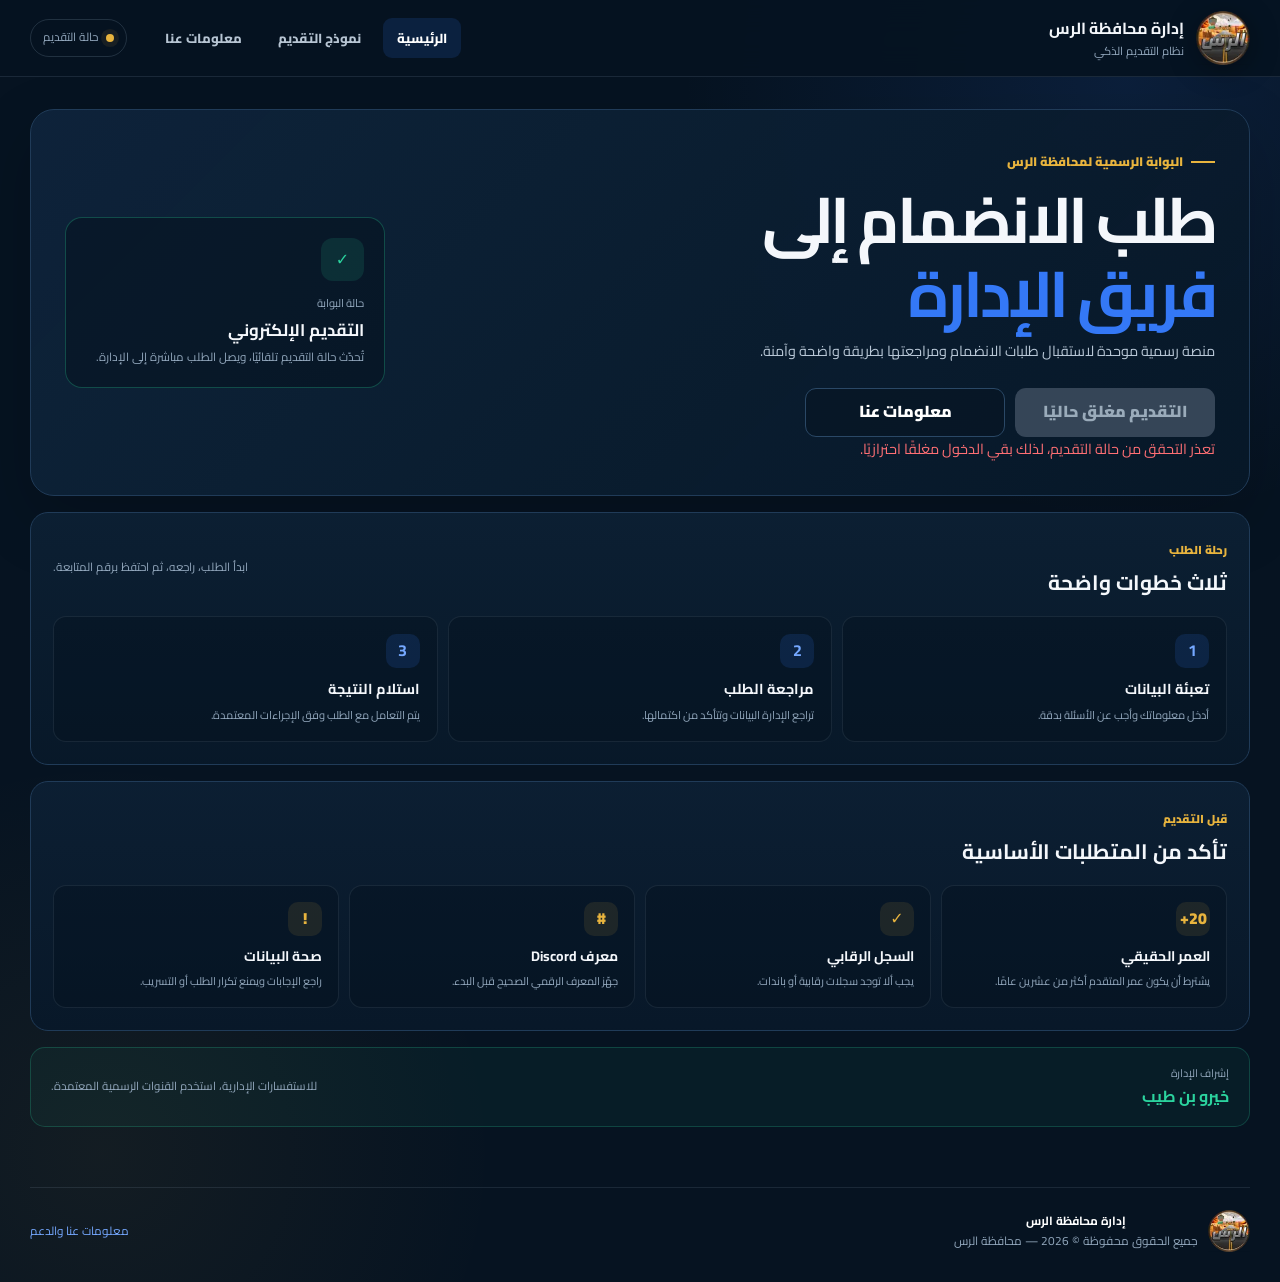
==== commit 3fb70c6c: "توحيد الصفحة الرئيسية مع التصميم المعتمد" ====
--- a/index.html
+++ b/index.html
@@ -3,101 +3,50 @@
 <head>
   <meta charset="utf-8">
   <meta name="viewport" content="width=device-width, initial-scale=1">
-  <meta name="theme-color" content="#071321">
+  <meta name="theme-color" content="#061321">
   <meta name="description" content="نظام التقديم الذكي على إدارة محافظة الرس.">
   <title>نظام التقديم الذكي | إدارة محافظة الرس</title>
   <link rel="preconnect" href="https://fonts.googleapis.com">
   <link rel="preconnect" href="https://fonts.gstatic.com" crossorigin>
   <link href="https://fonts.googleapis.com/css2?family=Cairo:wght@400;500;600;700;800;900&display=swap" rel="stylesheet">
-  <link rel="stylesheet" href="css/styles.css?v=20260803-2">
+  <link rel="stylesheet" href="css/styles.css?v=20260803-5">
   <style>
-    .landing-page{background:radial-gradient(circle at 85% 10%,rgba(47,109,246,.13),transparent 32%),radial-gradient(circle at 10% 80%,rgba(255,189,36,.08),transparent 28%),#071321}
-    .portal-header{position:sticky;top:0;z-index:20;border-bottom:1px solid rgba(159,176,195,.15);background:rgba(7,19,33,.88);backdrop-filter:blur(16px)}
-    .portal-header__inner{width:min(1200px,calc(100% - 32px));min-height:76px;margin:auto;display:flex;align-items:center;gap:20px}
-    .portal-brand{display:flex;align-items:center;gap:12px;color:#f4f7fb;text-decoration:none}
-    .portal-brand__mark{display:grid;place-items:center;width:48px;height:48px;border:1px solid rgba(255,189,36,.35);border-radius:15px;color:#ffbd24;background:rgba(255,189,36,.07)}
-    .portal-brand__mark svg{width:34px}.portal-brand strong,.portal-brand small{display:block}.portal-brand strong{font-size:.98rem}.portal-brand small{color:#9fb0c3;font-size:.72rem}
-    .portal-nav{display:flex;align-items:center;gap:8px;margin-inline-start:auto}.portal-nav a{padding:9px 14px;border-radius:10px;color:#b9c7d5;text-decoration:none;font-size:.82rem;font-weight:700}.portal-nav a:hover{background:rgba(47,109,246,.12);color:#fff}
-    .portal-status{display:flex;align-items:center;gap:8px;padding:8px 12px;border:1px solid rgba(159,176,195,.18);border-radius:999px;color:#b9c7d5;font-size:.76rem}.portal-status i{width:8px;height:8px;border-radius:50%;background:#ffbd24;box-shadow:0 0 0 5px rgba(255,189,36,.08)}
-    .portal-main{position:relative;z-index:1;width:min(1200px,calc(100% - 32px));margin:42px auto 72px}
-    .portal-hero{padding:clamp(30px,5vw,58px);border:1px solid #223b56;border-radius:28px;background:linear-gradient(135deg,rgba(17,38,62,.96),rgba(8,24,41,.92));box-shadow:0 28px 75px rgba(0,0,0,.22);text-align:center}
-    .portal-eyebrow{display:inline-flex;align-items:center;gap:9px;color:#ffbd24;font-size:.8rem;font-weight:800}.portal-eyebrow:before,.portal-eyebrow:after{content:"";width:22px;height:1px;background:#ffbd24}
-    .portal-hero h1{max-width:820px;margin:15px auto 13px;font-size:clamp(2rem,5vw,3.8rem);line-height:1.2;letter-spacing:-.04em}.portal-hero h1 span{color:#ffbd24}
-    .portal-lead{max-width:720px;margin:0 auto;color:#b9c7d5;font-size:clamp(.9rem,1.6vw,1.04rem)}
-    .portal-actions{display:flex;justify-content:center;flex-wrap:wrap;gap:12px;margin-top:27px}.portal-actions a{display:inline-flex;align-items:center;justify-content:center;min-width:205px;min-height:54px;padding:0 24px;border-radius:13px;text-decoration:none;font-weight:900}.portal-actions .primary{background:#2f6df6;color:#fff;box-shadow:0 12px 28px rgba(47,109,246,.24)}.portal-actions .primary.is-disabled{background:#354557;color:#9baabd;box-shadow:none;cursor:not-allowed}.portal-actions .secondary{border:1px solid #2b4663;background:rgba(7,19,33,.42);color:#f4f7fb}
-    .portal-note{margin:11px 0 0;color:#25d5a0;font-size:.76rem}.portal-note.is-error{color:#ff6b70}
-    .portal-metrics{display:grid;grid-template-columns:repeat(3,1fr);gap:13px;max-width:860px;margin:31px auto 0}.portal-metric{padding:16px;border:1px solid rgba(159,176,195,.14);border-radius:15px;background:rgba(7,19,33,.42)}.portal-metric strong{display:block;color:#f4f7fb;font-size:.94rem}.portal-metric span{color:#9fb0c3;font-size:.72rem}
-    .portal-section{margin-top:24px;padding:28px;border:1px solid #223b56;border-radius:23px;background:rgba(13,29,48,.86)}
-    .portal-section__head{text-align:center;margin-bottom:21px}.portal-section__head small{color:#ffbd24;font-weight:800}.portal-section__head h2{margin:5px 0 0;font-size:clamp(1.35rem,3vw,2rem)}
-    .steps-row{display:grid;grid-template-columns:repeat(3,1fr);gap:14px}.step-card{position:relative;padding:22px 18px;border:1px solid rgba(159,176,195,.14);border-radius:16px;background:#0a192a;text-align:center}.step-card b{display:grid;place-items:center;width:37px;height:37px;margin:0 auto 10px;border-radius:11px;background:rgba(47,109,246,.15);color:#8bb9ff}.step-card strong{display:block}.step-card p{margin:5px 0 0;color:#9fb0c3;font-size:.76rem}
-    .before-grid{display:grid;grid-template-columns:repeat(4,1fr);gap:13px}.before-card{padding:19px;border:1px solid rgba(159,176,195,.14);border-radius:15px;background:#0a192a}.before-card span{display:grid;place-items:center;width:37px;height:37px;margin-bottom:11px;border-radius:11px;background:rgba(255,189,36,.1);color:#ffbd24;font-weight:900}.before-card h3{margin:0;font-size:.92rem}.before-card p{margin:5px 0 0;color:#9fb0c3;font-size:.73rem}
-    .portal-manager{display:flex;align-items:center;justify-content:space-between;gap:18px;margin-top:24px;padding:20px 24px;border:1px solid rgba(37,213,160,.22);border-radius:17px;background:rgba(37,213,160,.055)}.portal-manager small{display:block;color:#9fb0c3}.portal-manager strong{color:#25d5a0}.portal-manager p{margin:0;color:#9fb0c3;font-size:.76rem}
-    .portal-footer{width:min(1200px,calc(100% - 32px));margin:auto;padding:27px 0 38px;border-top:1px solid rgba(159,176,195,.14);display:flex;justify-content:space-between;gap:20px;color:#9fb0c3;font-size:.78rem}.portal-footer strong{display:block;color:#f4f7fb}.portal-footer a{color:#8bb9ff;text-decoration:none}
-    @media(max-width:800px){.portal-header__inner{min-height:68px}.portal-nav{display:none}.portal-status{margin-inline-start:auto}.portal-main{margin-top:24px}.portal-hero{padding:30px 20px}.portal-metrics,.steps-row{grid-template-columns:1fr}.before-grid{grid-template-columns:repeat(2,1fr)}.portal-section{padding:22px 16px}.portal-manager,.portal-footer{align-items:flex-start;flex-direction:column}.portal-actions a{width:100%}}
-    @media(max-width:480px){.portal-brand small{display:none}.portal-status span{display:none}.before-grid{grid-template-columns:1fr}.portal-hero h1{font-size:2rem}}
+    :root{--p-bg:#061321;--p-panel:#0b1d31;--p-panel-2:#102842;--p-line:#203b58;--p-text:#f4f7fb;--p-muted:#93a8bd;--p-blue:#3478f6;--p-blue-soft:#75a8ff;--p-gold:#e8b43e;--p-green:#2bd39e;--p-red:#ff6f74}
+    *{box-sizing:border-box}
+    body.portal-home{margin:0;min-width:320px;background:radial-gradient(circle at 88% 6%,rgba(52,120,246,.12),transparent 27%),radial-gradient(circle at 8% 90%,rgba(232,180,62,.06),transparent 24%),var(--p-bg);color:var(--p-text);font-family:"Cairo",system-ui,sans-serif}
+    .portal-header{position:sticky;top:0;z-index:30;border-bottom:1px solid rgba(147,168,189,.15);background:rgba(6,19,33,.92);backdrop-filter:blur(16px)}
+    .portal-header__inner{width:min(1220px,calc(100% - 32px));min-height:76px;margin:auto;display:flex;align-items:center;gap:24px}
+    .portal-brand{display:flex;align-items:center;gap:12px;color:inherit;text-decoration:none}.portal-logo{width:54px;height:54px;object-fit:contain;filter:drop-shadow(0 5px 14px rgba(0,0,0,.32))}.portal-brand strong,.portal-brand small{display:block}.portal-brand strong{font-size:1rem}.portal-brand small{color:var(--p-muted);font-size:.72rem}
+    .portal-nav{display:flex;align-items:center;gap:8px;margin-inline-start:auto}.portal-nav a{padding:9px 14px;border-radius:9px;color:#b7c5d3;text-decoration:none;font-size:.82rem;font-weight:800}.portal-nav a:hover,.portal-nav a.is-active{color:#fff;background:rgba(52,120,246,.14)}
+    .header-status{display:flex;align-items:center;gap:8px;padding:8px 12px;border:1px solid rgba(147,168,189,.2);border-radius:999px;color:var(--p-muted);font-size:.73rem}.header-status i{width:8px;height:8px;border-radius:50%;background:var(--p-gold);box-shadow:0 0 0 5px rgba(232,180,62,.08)}
+    .home-shell{width:min(1220px,calc(100% - 32px));margin:32px auto 60px}.home-hero{display:grid;grid-template-columns:minmax(0,1fr) 320px;gap:24px;align-items:center;padding:34px;border:1px solid var(--p-line);border-radius:24px;background:linear-gradient(135deg,rgba(14,35,58,.98),rgba(7,24,40,.94));box-shadow:0 24px 65px rgba(0,0,0,.18)}
+    .hero-copy .eyebrow{display:inline-flex;align-items:center;gap:8px;color:var(--p-gold);font-size:.78rem;font-weight:900}.hero-copy .eyebrow:before{content:"";width:24px;height:2px;background:var(--p-gold)}.hero-copy h1{max-width:760px;margin:10px 0 8px;font-size:clamp(2.25rem,5vw,4.4rem);line-height:1.16;letter-spacing:-.05em}.hero-copy h1 span{display:block;color:var(--p-blue)}.hero-copy>p{max-width:720px;margin:0;color:#b8c7d6;font-size:.9rem}.hero-actions{display:flex;flex-wrap:wrap;gap:10px;margin-top:24px}.hero-actions a{display:inline-flex;align-items:center;justify-content:center;min-width:200px;min-height:49px;padding:0 20px;border-radius:11px;text-decoration:none;font-weight:900}.hero-actions .primary{background:linear-gradient(135deg,#3478f6,#2866df);color:#fff;box-shadow:0 12px 28px rgba(52,120,246,.22)}.hero-actions .primary.is-disabled{background:#354557;color:#9aabba;box-shadow:none;cursor:not-allowed}.hero-actions .secondary{border:1px solid #2a4866;background:rgba(5,17,29,.42);color:#fff}.status-note{margin:10px 0 0;color:var(--p-green);font-size:.73rem}.status-note.is-error{color:var(--p-red)}
+    .home-status{padding:20px;border:1px solid rgba(43,211,158,.28);border-radius:17px;background:rgba(5,17,29,.5)}.home-status .status-symbol{display:grid;place-items:center;width:43px;height:43px;margin-bottom:12px;border-radius:12px;background:rgba(43,211,158,.12);color:var(--p-green);font-weight:900}.home-status small,.home-status strong,.home-status p{display:block}.home-status small{color:var(--p-muted);font-size:.7rem}.home-status strong{margin:4px 0;font-size:1.05rem}.home-status p{margin:0;color:var(--p-muted);font-size:.73rem;line-height:1.6}
+    .home-section{margin-top:16px;padding:22px;border:1px solid var(--p-line);border-radius:18px;background:linear-gradient(180deg,rgba(12,31,51,.97),rgba(8,24,41,.97))}.section-head{display:flex;align-items:center;justify-content:space-between;gap:15px;margin-bottom:15px}.section-head small{color:var(--p-gold);font-size:.72rem;font-weight:900}.section-head h2{margin:3px 0 0;font-size:1.3rem}.section-head p{margin:0;color:var(--p-muted);font-size:.73rem}
+    .steps-grid{display:grid;grid-template-columns:repeat(3,1fr);gap:10px}.step-card{padding:17px;border:1px solid rgba(147,168,189,.12);border-radius:13px;background:rgba(5,17,29,.34)}.step-card b{display:grid;place-items:center;width:34px;height:34px;margin-bottom:9px;border-radius:10px;background:rgba(52,120,246,.14);color:var(--p-blue-soft)}.step-card strong{display:block;font-size:.9rem}.step-card p{margin:4px 0 0;color:var(--p-muted);font-size:.7rem}
+    .requirements-grid{display:grid;grid-template-columns:repeat(4,1fr);gap:10px}.requirement-card{padding:16px;border:1px solid rgba(147,168,189,.12);border-radius:13px;background:rgba(5,17,29,.34)}.requirement-card span{display:grid;place-items:center;width:34px;height:34px;margin-bottom:9px;border-radius:10px;background:rgba(232,180,62,.1);color:var(--p-gold);font-weight:900}.requirement-card h3{margin:0;font-size:.87rem}.requirement-card p{margin:4px 0 0;color:var(--p-muted);font-size:.69rem}
+    .manager-card{display:flex;align-items:center;justify-content:space-between;gap:18px;margin-top:16px;padding:16px 20px;border:1px solid rgba(43,211,158,.22);border-radius:15px;background:rgba(43,211,158,.05)}.manager-card small{display:block;color:var(--p-muted);font-size:.68rem}.manager-card strong{color:var(--p-green)}.manager-card p{margin:0;color:var(--p-muted);font-size:.72rem}
+    .portal-footer{width:min(1220px,calc(100% - 32px));margin:0 auto;padding:22px 0 30px;border-top:1px solid rgba(147,168,189,.14);display:flex;align-items:center;justify-content:space-between;gap:20px;color:var(--p-muted);font-size:.74rem}.footer-brand{display:flex;align-items:center;gap:10px}.footer-brand img{width:42px;height:42px;object-fit:contain}.footer-brand strong{display:block;color:#fff}.portal-footer a{color:var(--p-blue-soft);text-decoration:none}
+    @media(max-width:850px){.portal-nav{display:none}.header-status{margin-inline-start:auto}.home-hero{grid-template-columns:1fr;padding:24px}.steps-grid{grid-template-columns:1fr}.requirements-grid{grid-template-columns:repeat(2,1fr)}}
+    @media(max-width:520px){.portal-header__inner{width:min(100% - 20px,1220px);min-height:68px}.portal-logo{width:46px;height:46px}.portal-brand strong{font-size:.85rem}.portal-brand small,.header-status span{display:none}.home-shell{width:min(100% - 20px,1220px);margin-top:18px}.home-hero{padding:19px 14px}.hero-copy h1{font-size:2.15rem}.hero-actions a{width:100%}.home-section{padding:17px 12px}.requirements-grid{grid-template-columns:1fr}.manager-card,.portal-footer{align-items:flex-start;flex-direction:column}.portal-footer{width:min(100% - 20px,1220px)}}
   </style>
   <script src="js/config.js?v=20260803-1" defer></script>
   <script src="js/landing.js?v=20260803-2" defer></script>
 </head>
-<body class="landing-page">
+<body class="portal-home">
   <a class="skip-link" href="#main-content">انتقل إلى المحتوى الرئيسي</a>
+  <header class="portal-header"><div class="portal-header__inner"><a class="portal-brand" href="index.html"><img class="portal-logo" src="[data-uri]" alt="شعار محافظة الرس"><span><strong>إدارة محافظة الرس</strong><small>نظام التقديم الذكي</small></span></a><nav class="portal-nav"><a class="is-active" href="index.html">الرئيسية</a><a href="application.html">نموذج التقديم</a><a href="about.html">معلومات عنا</a></nav><div class="header-status"><i></i><span>حالة التقديم</span></div></div></header>
 
-  <header class="portal-header">
-    <div class="portal-header__inner">
-      <a class="portal-brand" href="index.html" aria-label="الصفحة الرئيسية">
-        <span class="portal-brand__mark" aria-hidden="true"><svg viewBox="0 0 48 48"><path d="M24 4 40 10v12c0 11-6.8 19-16 23-9.2-4-16-12-16-23V10l16-6Z" fill="currentColor" opacity=".15"/><path d="M24 7.5 36.5 12v10c0 8.5-4.9 15.2-12.5 19-7.6-3.8-12.5-10.5-12.5-19V12L24 7.5Z" fill="none" stroke="currentColor" stroke-width="2"/><path d="m17.5 24 4.2 4.2 9-10" fill="none" stroke="currentColor" stroke-linecap="round" stroke-linejoin="round" stroke-width="2.5"/></svg></span>
-        <span><strong>إدارة محافظة الرس</strong><small>نظام التقديم الذكي</small></span>
-      </a>
-      <nav class="portal-nav" aria-label="التنقل الرئيسي"><a href="index.html">الرئيسية</a><a href="about.html">معلومات عنا</a></nav>
-      <div class="portal-status"><i aria-hidden="true"></i><span>حالة التقديم</span></div>
-    </div>
-  </header>
+  <main id="main-content" class="home-shell">
+    <section class="home-hero"><div class="hero-copy"><span class="eyebrow">البوابة الرسمية لمحافظة الرس</span><h1>طلب الانضمام إلى <span>فريق الإدارة</span></h1><p>منصة رسمية موحدة لاستقبال طلبات الانضمام ومراجعتها بطريقة واضحة وآمنة.</p><div class="hero-actions"><a id="apply-now-button" class="primary is-disabled" href="application.html" aria-disabled="true">جاري التحقق من حالة التقديم...</a><a class="secondary" href="about.html">معلومات عنا</a></div><p id="landing-status-note" class="status-note" role="status" aria-live="polite">يتم الآن التحقق من حالة التقديم.</p></div><aside class="home-status"><span class="status-symbol">✓</span><small>حالة البوابة</small><strong>التقديم الإلكتروني</strong><p>تُحدّث حالة التقديم تلقائيًا، ويصل الطلب مباشرة إلى الإدارة.</p></aside></section>
 
-  <main id="main-content" class="portal-main">
-    <section class="portal-hero" aria-labelledby="welcome-title">
-      <span class="portal-eyebrow">البوابة الرسمية لمحافظة الرس</span>
-      <h1 id="welcome-title">بوابة التقديم إلى <span>إدارة محافظة الرس</span></h1>
-      <p class="portal-lead">منصة موحدة وآمنة لاستقبال طلبات الانضمام ومتابعتها، بتجربة واضحة تحفظ بياناتك وتسهّل مراجعة طلبك.</p>
-      <div class="portal-actions">
-        <a id="apply-now-button" class="primary is-disabled" href="application.html" aria-disabled="true">جاري التحقق من حالة التقديم...</a>
-        <a class="secondary" href="about.html">معلومات عنا</a>
-      </div>
-      <p id="landing-status-note" class="portal-note" role="status" aria-live="polite">يتم الآن التحقق من حالة التقديم.</p>
-      <div class="portal-metrics" aria-label="مزايا النظام">
-        <div class="portal-metric"><strong>نموذج واضح</strong><span>حقول مرتبة وسهلة التعبئة</span></div>
-        <div class="portal-metric"><strong>إرسال آمن</strong><span>يصل الطلب مباشرة إلى الإدارة</span></div>
-        <div class="portal-metric"><strong>رقم طلب مستقل</strong><span>يسهّل تنظيم المراجعة والمتابعة</span></div>
-      </div>
-    </section>
+    <section class="home-section"><div class="section-head"><div><small>رحلة الطلب</small><h2>ثلاث خطوات واضحة</h2></div><p>ابدأ الطلب، راجعه، ثم احتفظ برقم المتابعة.</p></div><div class="steps-grid"><article class="step-card"><b>1</b><strong>تعبئة البيانات</strong><p>أدخل معلوماتك وأجب عن الأسئلة بدقة.</p></article><article class="step-card"><b>2</b><strong>مراجعة الطلب</strong><p>تراجع الإدارة البيانات وتتأكد من اكتمالها.</p></article><article class="step-card"><b>3</b><strong>استلام النتيجة</strong><p>يتم التعامل مع الطلب وفق الإجراءات المعتمدة.</p></article></div></section>
 
-    <section class="portal-section" aria-labelledby="steps-title">
-      <div class="portal-section__head"><small>رحلة الطلب</small><h2 id="steps-title">ثلاث خطوات بسيطة وواضحة</h2></div>
-      <div class="steps-row">
-        <article class="step-card"><b>1</b><strong>تعبئة البيانات</strong><p>أدخل معلوماتك وأجب عن أسئلة التقديم بدقة.</p></article>
-        <article class="step-card"><b>2</b><strong>مراجعة الطلب</strong><p>تراجع الإدارة الطلب وتتأكد من اكتمال البيانات.</p></article>
-        <article class="step-card"><b>3</b><strong>استلام النتيجة</strong><p>يتم التعامل مع الطلب وفق إجراءات الإدارة المعتمدة.</p></article>
-      </div>
-    </section>
+    <section class="home-section"><div class="section-head"><div><small>قبل التقديم</small><h2>تأكد من المتطلبات الأساسية</h2></div></div><div class="requirements-grid"><article class="requirement-card"><span>20+</span><h3>العمر الحقيقي</h3><p>يشترط أن يكون عمر المتقدم أكثر من عشرين عامًا.</p></article><article class="requirement-card"><span>✓</span><h3>السجل الرقابي</h3><p>يجب ألا توجد سجلات رقابية أو باندات.</p></article><article class="requirement-card"><span>#</span><h3>معرف Discord</h3><p>جهّز المعرف الرقمي الصحيح قبل البدء.</p></article><article class="requirement-card"><span>!</span><h3>صحة البيانات</h3><p>راجع الإجابات ويمنع تكرار الطلب أو التسريب.</p></article></div></section>
 
-    <section class="portal-section" aria-labelledby="before-title">
-      <div class="portal-section__head"><small>قبل التقديم</small><h2 id="before-title">جهّز معلوماتك وتأكد من الشروط</h2></div>
-      <div class="before-grid">
-        <article class="before-card"><span>20+</span><h3>العمر الحقيقي</h3><p>يشترط أن يكون عمر المتقدم أكثر من عشرين عامًا.</p></article>
-        <article class="before-card"><span>✓</span><h3>السجل الرقابي</h3><p>يجب ألا توجد سجلات رقابية أو باندات على المتقدم.</p></article>
-        <article class="before-card"><span>#</span><h3>معرف Discord</h3><p>جهّز المعرف الصحيح وتأكد من عدم وجود أخطاء فيه.</p></article>
-        <article class="before-card"><span>!</span><h3>صحة البيانات</h3><p>راجع إجاباتك، ويمنع تكرار الطلب أو تسريب الأسئلة.</p></article>
-      </div>
-    </section>
-
-    <aside class="portal-manager" aria-label="إشراف الإدارة">
-      <div><small>إشراف الإدارة</small><strong id="landing-manager-name">خيرو بن طيب</strong></div>
-      <p>للاستفسارات الإدارية، التزم بالقنوات الرسمية المعتمدة.</p>
-    </aside>
+    <aside class="manager-card"><div><small>إشراف الإدارة</small><strong id="landing-manager-name">خيرو بن طيب</strong></div><p>للاستفسارات الإدارية، استخدم القنوات الرسمية المعتمدة.</p></aside>
   </main>
 
-  <footer class="portal-footer">
-    <div><strong>إدارة محافظة الرس</strong><span>جميع الحقوق محفوظة © 2026 — محافظة الرس</span></div>
-    <a href="about.html">معلومات عنا</a>
-  </footer>
+  <footer class="portal-footer"><div class="footer-brand"><img src="[data-uri]" alt=""><span><strong>إدارة محافظة الرس</strong>جميع الحقوق محفوظة © 2026 — محافظة الرس</span></div><a href="about.html">معلومات عنا والدعم</a></footer>
 </body>
 </html>
